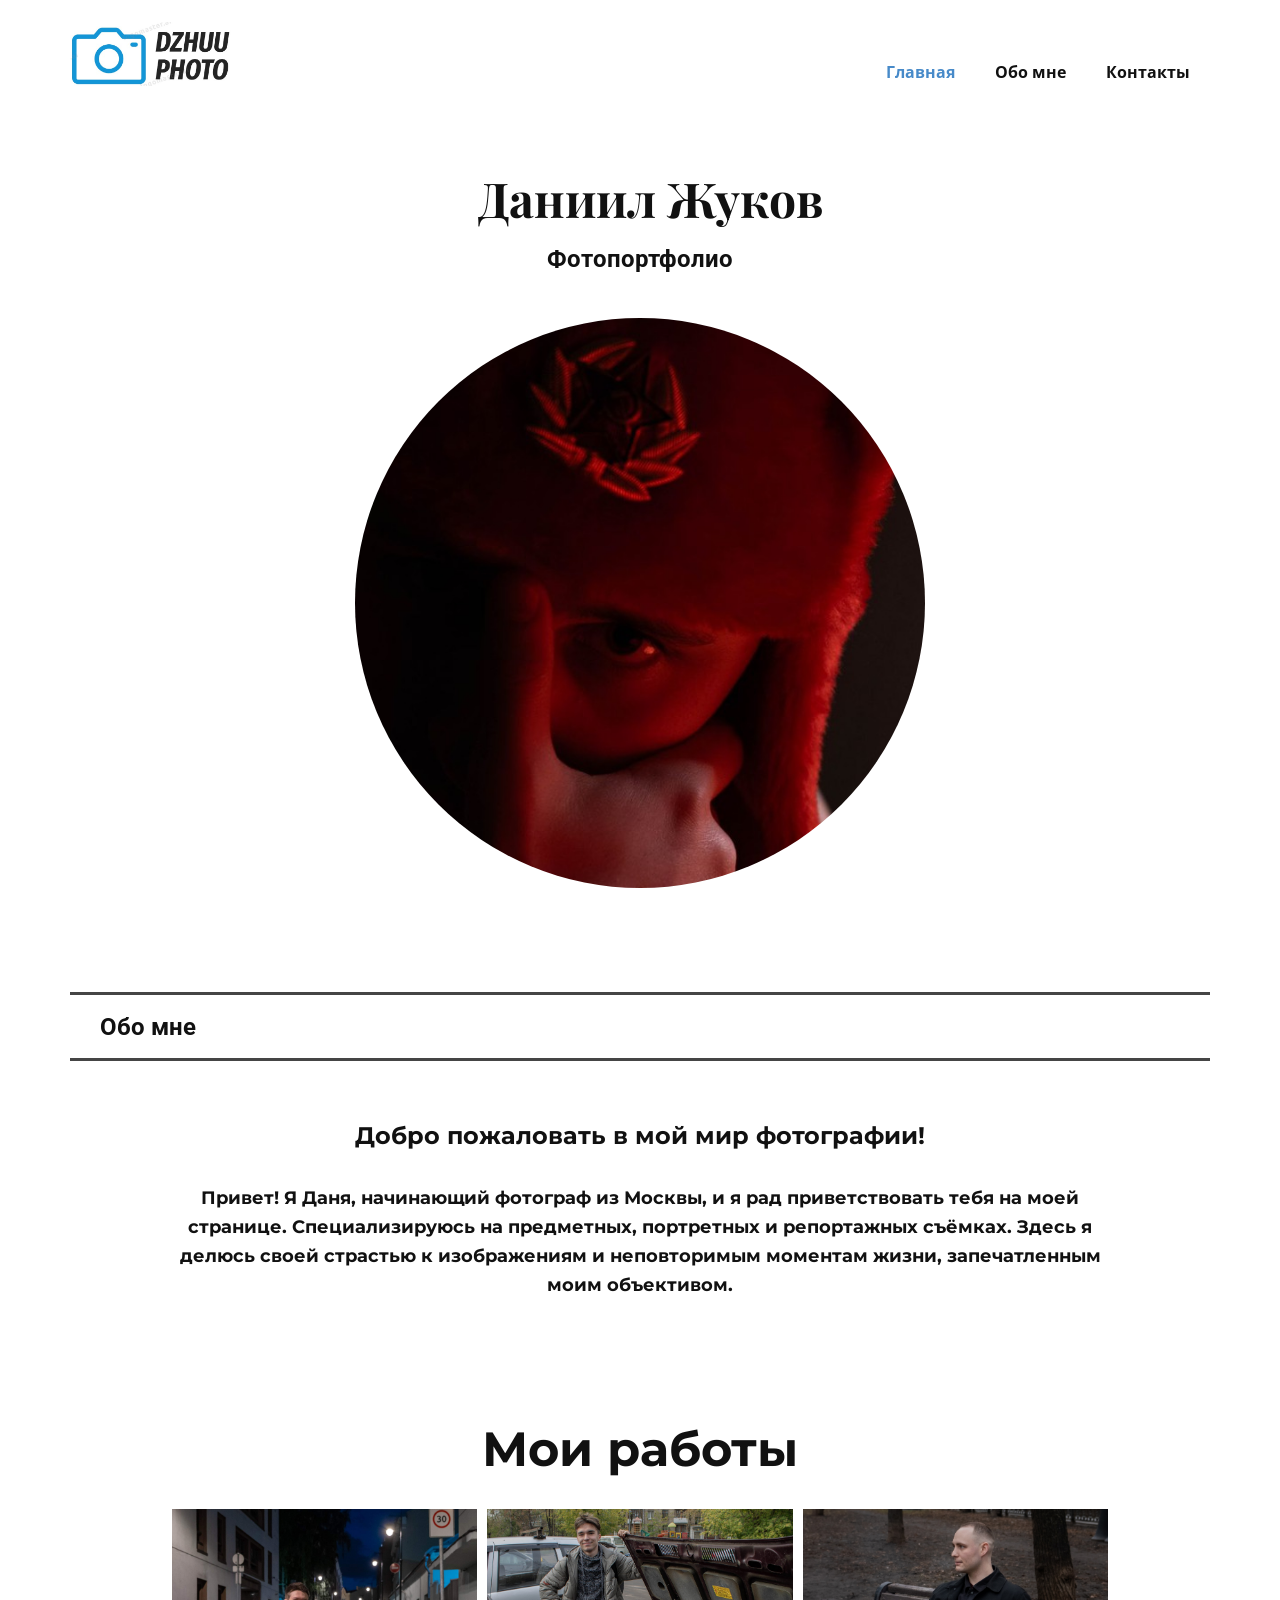
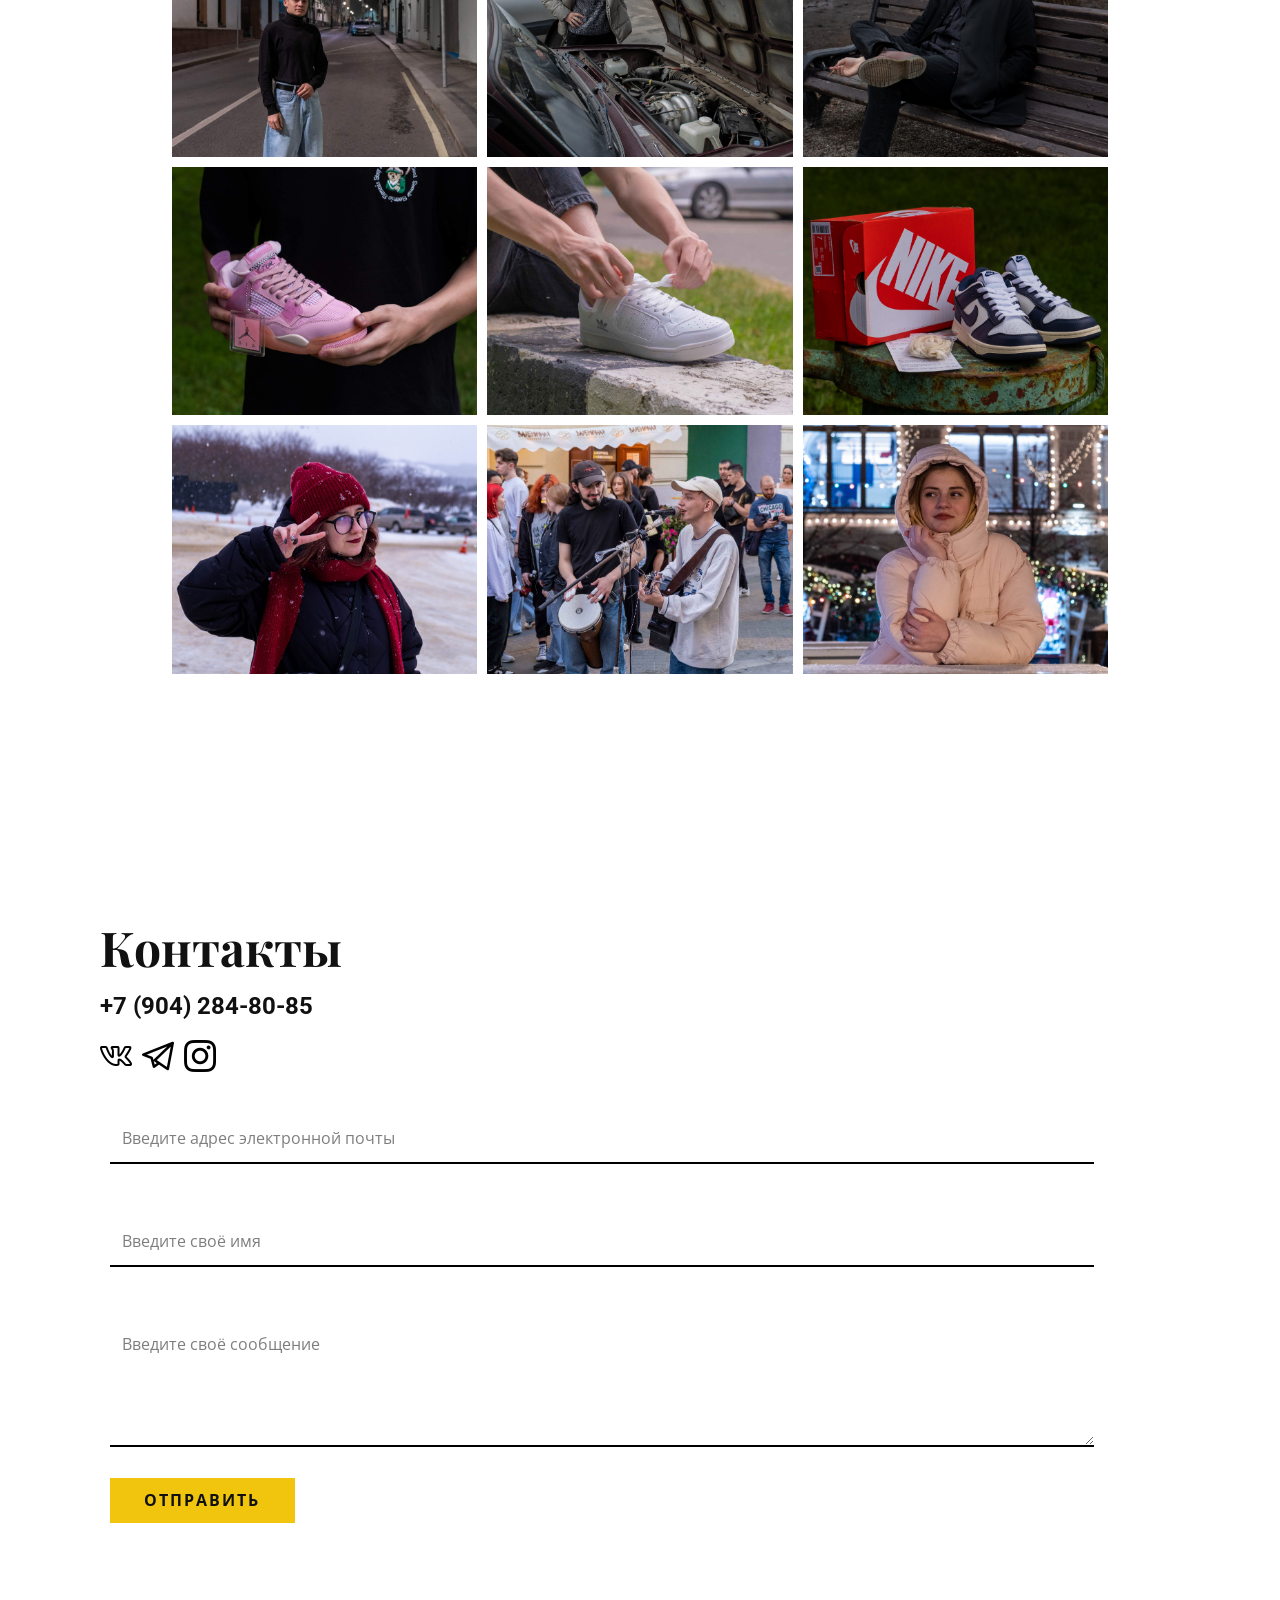
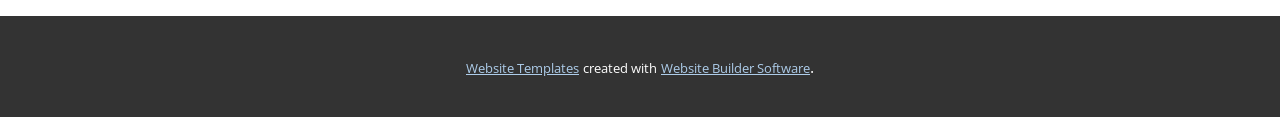
==== index.html @ 71fa7f08 "Add files via upload" ====
<!DOCTYPE html>
<html style="font-size: 16px;" lang="ru"><head>
    <meta name="viewport" content="width=device-width, initial-scale=1.0">
    <meta charset="utf-8">
    <meta name="keywords" content="Даниил Жуков​, ​Добро пожаловать в мой мир фотографии!Привет! Я Даня, начинающий фотограф из Москвы, и я рад приветствовать тебя на моей странице. Специализируюсь на предметных, портретных и репортажных съёмках. Здесь я делюсь своей страстью к изображениям и неповторимым моментам жизни, запечатленным моим объективом.">
    <meta name="description" content="">
    <title>Главная</title>
    <link rel="stylesheet" href="nicepage.css" media="screen">
<link rel="stylesheet" href="Главная.css" media="screen">
    <script class="u-script" type="text/javascript" src="jquery.js" defer=""></script>
    <script class="u-script" type="text/javascript" src="nicepage.js" defer=""></script>
    <meta name="generator" content="Nicepage 6.7.6, nicepage.com">
    <meta name="referrer" content="origin">
    <link id="u-theme-google-font" rel="stylesheet" href="https://fonts.googleapis.com/css?family=Roboto:100,100i,300,300i,400,400i,500,500i,700,700i,900,900i|Open+Sans:300,300i,400,400i,500,500i,600,600i,700,700i,800,800i">
    <link id="u-page-google-font" rel="stylesheet" href="https://fonts.googleapis.com/css?family=Playfair+Display:400,400i,500,500i,600,600i,700,700i,800,800i,900,900i|Montserrat:100,100i,200,200i,300,300i,400,400i,500,500i,600,600i,700,700i,800,800i,900,900i">
    
    
    
    
    
    
    <script type="application/ld+json">{
		"@context": "http://schema.org",
		"@type": "Organization",
		"name": "",
		"logo": "images/2024-04-02234435.jpg"
}</script>
    <meta name="theme-color" content="#478ac9">
    <meta property="og:title" content="Главная">
    <meta property="og:type" content="website">
  <meta data-intl-tel-input-cdn-path="intlTelInput/"></head>
  <body data-home-page="Главная.html" data-home-page-title="Главная" data-path-to-root="./" data-include-products="false" class="u-body u-xl-mode" data-lang="ru"><header class="u-clearfix u-header u-header" id="sec-635e"><div class="u-clearfix u-sheet u-valign-middle u-sheet-1">
        <a href="https://nicepage.com" class="u-image u-logo u-image-1" data-image-width="592" data-image-height="235">
          <img src="images/2024-04-02234435.jpg" class="u-logo-image u-logo-image-1">
        </a>
        <nav class="u-menu u-menu-one-level u-offcanvas u-menu-1">
          <div class="menu-collapse" style="font-size: 1rem; letter-spacing: 0px; font-weight: 700;">
            <a class="u-button-style u-custom-left-right-menu-spacing u-custom-padding-bottom u-custom-top-bottom-menu-spacing u-nav-link u-text-active-palette-1-base u-text-hover-palette-2-base" href="#">
              <svg class="u-svg-link" viewBox="0 0 24 24"><use xmlns:xlink="http://www.w3.org/1999/xlink" xlink:href="#menu-hamburger"></use></svg>
              <svg class="u-svg-content" version="1.1" id="menu-hamburger" viewBox="0 0 16 16" x="0px" y="0px" xmlns:xlink="http://www.w3.org/1999/xlink" xmlns="http://www.w3.org/2000/svg"><g><rect y="1" width="16" height="2"></rect><rect y="7" width="16" height="2"></rect><rect y="13" width="16" height="2"></rect>
</g></svg>
            </a>
          </div>
          <div class="u-custom-menu u-nav-container">
            <ul class="u-nav u-unstyled u-nav-1"><li class="u-nav-item"><a class="u-button-style u-nav-link u-text-active-palette-1-base u-text-hover-palette-2-base" href="Главная.html" style="padding: 10px 20px;">Главная</a>
</li><li class="u-nav-item"><a class="u-button-style u-nav-link u-text-active-palette-1-base u-text-hover-palette-2-base" href="Обо-мне.html" style="padding: 10px 20px;">Обо мне</a>
</li><li class="u-nav-item"><a class="u-button-style u-nav-link u-text-active-palette-1-base u-text-hover-palette-2-base" href="Контакты.html" style="padding: 10px 20px;">Контакты</a>
</li></ul>
          </div>
          <div class="u-custom-menu u-nav-container-collapse">
            <div class="u-black u-container-style u-inner-container-layout u-opacity u-opacity-95 u-sidenav">
              <div class="u-inner-container-layout u-sidenav-overflow">
                <div class="u-menu-close"></div>
                <ul class="u-align-center u-nav u-popupmenu-items u-unstyled u-nav-2"><li class="u-nav-item"><a class="u-button-style u-nav-link" href="Главная.html">Главная</a>
</li><li class="u-nav-item"><a class="u-button-style u-nav-link" href="Обо-мне.html">Обо мне</a>
</li><li class="u-nav-item"><a class="u-button-style u-nav-link" href="Контакты.html">Контакты</a>
</li></ul>
              </div>
            </div>
            <div class="u-black u-menu-overlay u-opacity u-opacity-70"></div>
          </div>
        </nav>
      </div></header>
    <section class="u-align-center u-clearfix u-section-1" id="carousel_c3a3">
      <div class="u-clearfix u-sheet u-valign-middle u-sheet-1">
        <h2 class="u-custom-font u-font-playfair-display u-text u-text-1">&nbsp; Даниил Жуков </h2>
        <h4 class="u-text u-text-2">Фотопортфолио </h4>
        <div alt="" class="u-image u-image-circle u-image-1" data-image-width="640" data-image-height="640"></div>
      </div>
    </section>
    <section class="u-align-center u-clearfix u-section-2" id="carousel_6acb">
      <div class="u-clearfix u-sheet u-sheet-1">
        <div class="data-layout-selected u-clearfix u-expanded-width u-layout-wrap u-layout-wrap-1">
          <div class="u-layout">
            <div class="u-layout-row">
              <div class="u-container-style u-layout-cell u-shape-rectangle u-size-60 u-layout-cell-1">
                <div class="u-container-layout u-valign-top u-container-layout-1">
                  <h5 class="u-text u-text-default u-text-1">Обо мне<br>
                  </h5>
                  <div class="u-border-3 u-border-grey-dark-1 u-expanded-width u-line u-line-horizontal u-line-1"></div>
                </div>
              </div>
            </div>
          </div>
        </div>
        <div class="u-border-3 u-border-grey-dark-1 u-expanded-width u-line u-line-horizontal u-line-2"></div>
        <h2 class="u-custom-font u-font-montserrat u-text u-text-2">
          <span style="font-size: 1.5rem;">Добро пожаловать в мой мир фотографии!<br>
          </span>
          <br>Привет! Я Даня, начинающий фотограф из Москвы, и я рад приветствовать тебя на моей странице. Специализируюсь на предметных, портретных и репортажных съёмках. Здесь я делюсь своей страстью к изображениям и неповторимым моментам жизни, запечатленным моим объективом.
        </h2>
      </div>
    </section>
    <section class="u-align-center u-clearfix u-section-3" id="carousel_bce5">
      <div class="u-clearfix u-sheet u-sheet-1">
        <h3 class="u-custom-font u-font-montserrat u-text u-text-1">Мои работы </h3>
        <div class="u-gallery u-layout-grid u-lightbox u-show-text-on-hover u-gallery-1">
          <div class="u-gallery-inner u-gallery-inner-1">
            <div class="u-effect-fade u-gallery-item">
              <div class="u-back-slide u-back-slide-1">
                <img class="u-back-image u-expanded u-back-image-1" src="images/DSCF0863_11zon.jpg">
              </div>
              <div class="u-over-slide u-shading u-over-slide-1"></div>
            </div>
            <div class="u-effect-fade u-gallery-item">
              <div class="u-back-slide u-back-slide-2">
                <img class="u-back-image u-expanded u-back-image-2" src="images/IMG_9691.jpg">
              </div>
              <div class="u-over-slide u-shading u-over-slide-2"></div>
            </div>
            <div class="u-effect-fade u-gallery-item">
              <div class="u-back-slide u-back-slide-3">
                <img class="u-back-image u-expanded u-back-image-3" src="images/IMG_20240403_001235.jpg">
              </div>
              <div class="u-over-slide u-shading u-over-slide-3"></div>
            </div>
            <div class="u-effect-fade u-gallery-item">
              <div class="u-back-slide u-back-slide-4">
                <img class="u-back-image u-expanded u-back-image-4" src="images/DSCF1659_11zon.jpg">
              </div>
              <div class="u-over-slide u-shading u-over-slide-4"></div>
            </div>
            <div class="u-effect-fade u-gallery-item">
              <div class="u-back-slide u-back-slide-5">
                <img class="u-back-image u-expanded u-back-image-5" src="images/DSCF1604_11zon.jpg">
              </div>
              <div class="u-over-slide u-shading u-over-slide-5"></div>
            </div>
            <div class="u-effect-fade u-gallery-item">
              <div class="u-back-slide u-back-slide-6">
                <img class="u-back-image u-expanded u-back-image-6" src="images/DSCF1672_11zon.jpg">
              </div>
              <div class="u-over-slide u-shading u-over-slide-6"></div>
            </div>
            <div class="u-effect-fade u-gallery-item">
              <div class="u-back-slide u-back-slide-7">
                <img class="u-back-image u-expanded u-back-image-7" src="images/DSCF9001.jpg">
              </div>
              <div class="u-over-slide u-shading u-over-slide-7"></div>
            </div>
            <div class="u-effect-fade u-gallery-item">
              <div class="u-back-slide u-back-slide-8">
                <img class="u-back-image u-expanded u-back-image-8" src="images/DSCF1800_11zon.jpg">
              </div>
              <div class="u-over-slide u-shading u-over-slide-8"></div>
            </div>
            <div class="u-effect-fade u-gallery-item">
              <div class="u-back-slide u-back-slide-9">
                <img class="u-back-image u-expanded u-back-image-9" src="images/DSCF8954.jpg">
              </div>
              <div class="u-over-slide u-shading u-over-slide-9"></div>
            </div>
          </div>
        </div>
      </div>
    </section>
    <section class="u-clearfix u-section-4" id="carousel_bf47">
      <div class="u-clearfix u-sheet u-sheet-1">
        <div class="data-layout-selected u-clearfix u-expanded-width u-layout-wrap u-layout-wrap-1">
          <div class="u-layout">
            <div class="u-layout-row">
              <div class="u-container-style u-layout-cell u-left-cell u-size-60 u-layout-cell-1">
                <div class="u-container-layout u-container-layout-1">
                  <h3 class="u-custom-font u-font-playfair-display u-text u-text-1">Контакты </h3>
                  <h5 class="u-text u-text-2">+7 (904) 284-80-85<br>
                  </h5>
                  <div class="u-social-icons u-spacing-10 u-social-icons-1">
                    <a class="u-social-url" title="Вконтакте" target="_blank" href="https://vk.com/danilzhuu"><span class="u-file-icon u-icon u-social-facebook u-social-icon u-icon-1"><img src="images/2111828.png" alt=""></span>
                    </a>
                    <a class="u-social-url" title="Telegram" target="_blank" href="t.me/danilzhuu"><span class="u-file-icon u-icon u-social-icon u-social-twitter u-icon-2"><img src="images/87413.png" alt=""></span>
                    </a>
                    <a class="u-social-url" title="instagram" target="_blank" href="https://www.instagram.com/dzhuu_ph"><span class="u-file-icon u-icon u-social-icon u-social-instagram u-icon-3"><img src="images/1384031.png" alt=""></span>
                    </a>
                  </div>
                  <div class="u-form u-form-1">
                    <form action="https://forms.nicepagesrv.com/v2/form/process" class="u-clearfix u-form-spacing-30 u-form-vertical u-inner-form" style="padding: 10px" source="email" name="form">
                      <div class="u-form-email u-form-group u-form-partition-factor-2 u-form-group-1">
                        <label for="email-319a" class="u-label u-text-body-alt-color u-label-1">Email</label>
                        <input type="email" placeholder="Введите адрес электронной почты" id="email-319a" name="email" class="u-border-2 u-border-black u-border-no-left u-border-no-right u-border-no-top u-input u-input-rectangle" required="">
                      </div>
                      <div class="u-form-group u-form-name u-form-partition-factor-2 u-form-group-2">
                        <label for="name-319a" class="u-label u-text-body-alt-color u-label-2">Name</label>
                        <input type="text" placeholder="Введите своё имя" id="name-319a" name="name" class="u-border-2 u-border-black u-border-no-left u-border-no-right u-border-no-top u-input u-input-rectangle" required="">
                      </div>
                      <div class="u-form-group u-form-message u-form-group-3">
                        <label for="message-319a" class="u-label u-text-body-alt-color u-label-3">Message</label>
                        <textarea placeholder="Введите своё сообщение" rows="4" cols="50" id="message-319a" name="message" class="u-border-2 u-border-black u-border-no-left u-border-no-right u-border-no-top u-input u-input-rectangle" required=""></textarea>
                      </div>
                      <div class="u-align-left u-form-group u-form-submit u-form-group-4">
                        <a href="#" class="u-btn u-btn-submit u-button-style u-palette-3-base u-btn-1">Отправить </a>
                        <input type="submit" value="submit" class="u-form-control-hidden">
                      </div>
                      <div class="u-form-send-message u-form-send-success"> Thank you! Your message has been sent. </div>
                      <div class="u-form-send-error u-form-send-message"> Unable to send your message. Please fix errors then try again. </div>
                      <input type="hidden" value="" name="recaptchaResponse">
                      <input type="hidden" name="formServices" value="ee36b013-bbe3-04a9-a1ce-b9edbb7ffe36">
                    </form>
                  </div>
                </div>
              </div>
            </div>
          </div>
        </div>
      </div>
    </section>
    
    
    
    
    <section class="u-backlink u-clearfix u-grey-80">
      <a class="u-link" href="https://nicepage.com/website-templates" target="_blank">
        <span>Website Templates</span>
      </a>
      <p class="u-text">
        <span>created with</span>
      </p>
      <a class="u-link" href="" target="_blank">
        <span>Website Builder Software</span>
      </a>. 
    </section>
  
</body></html>
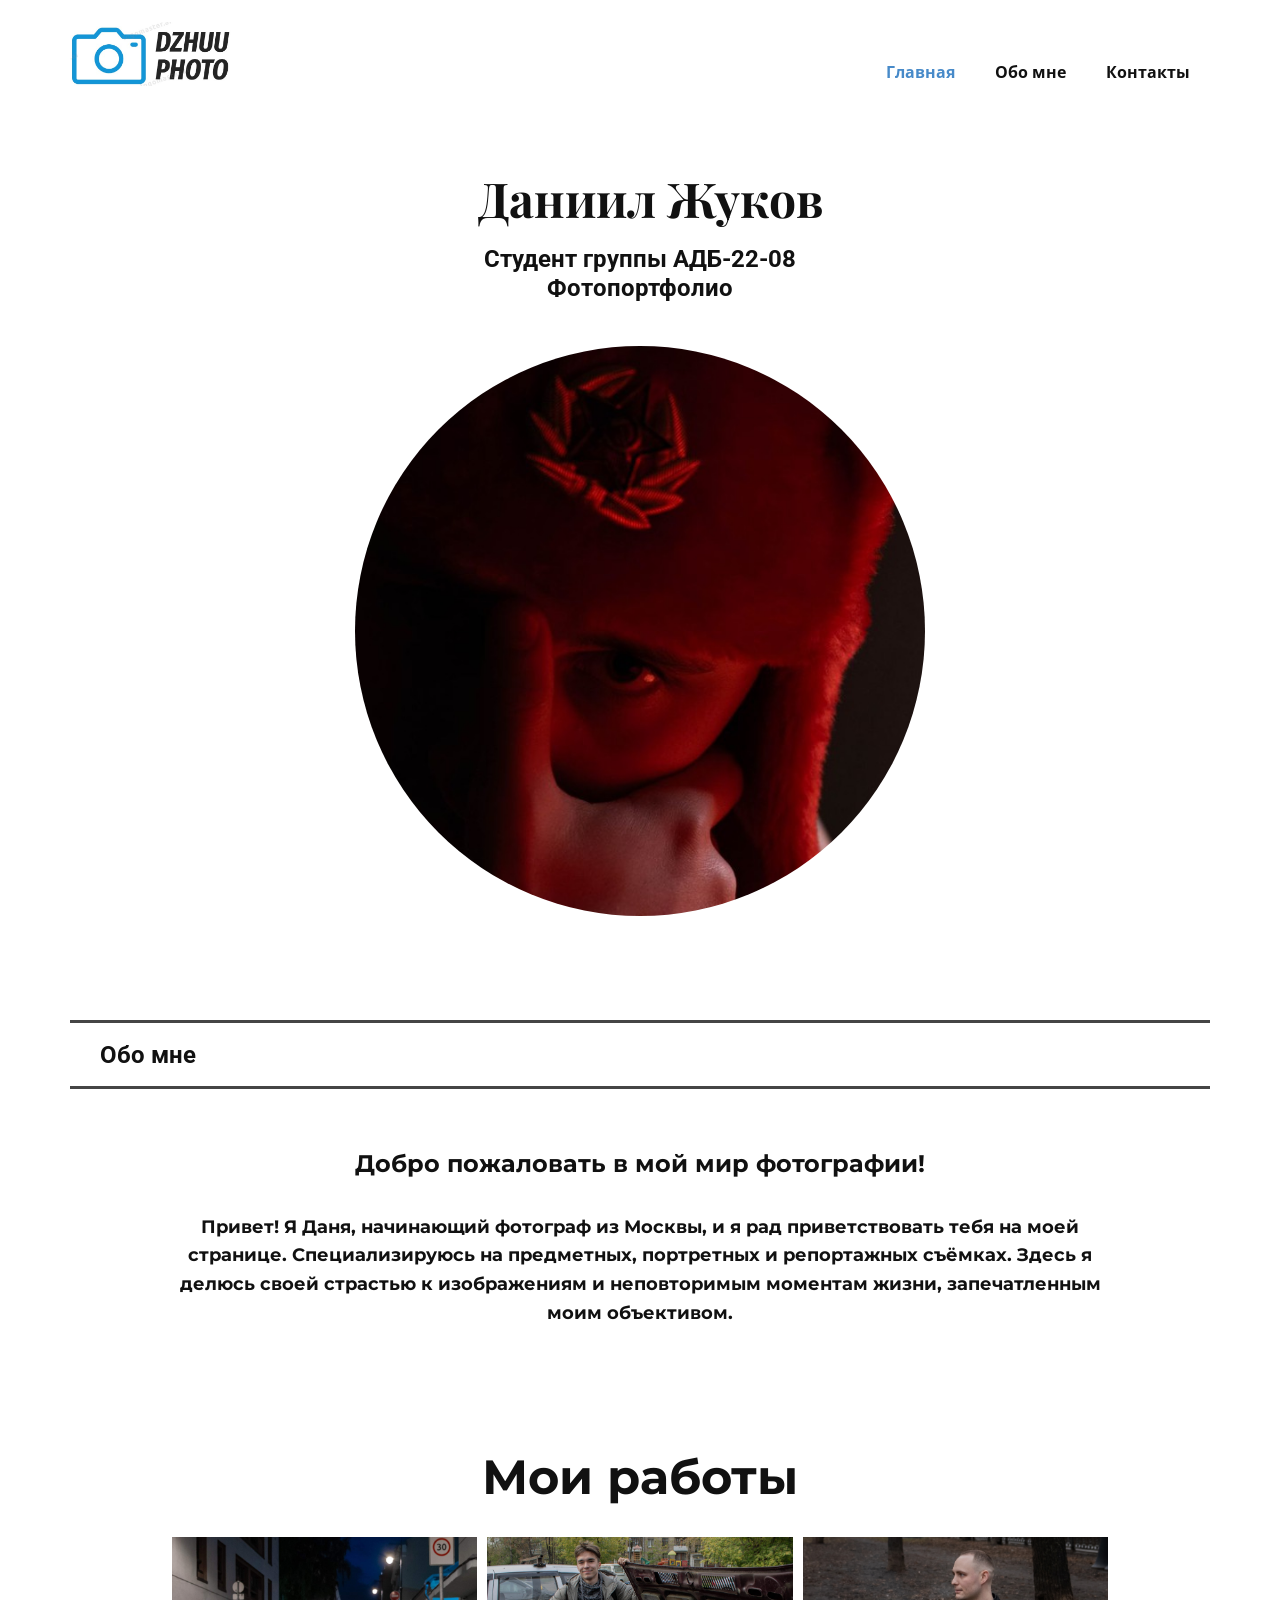
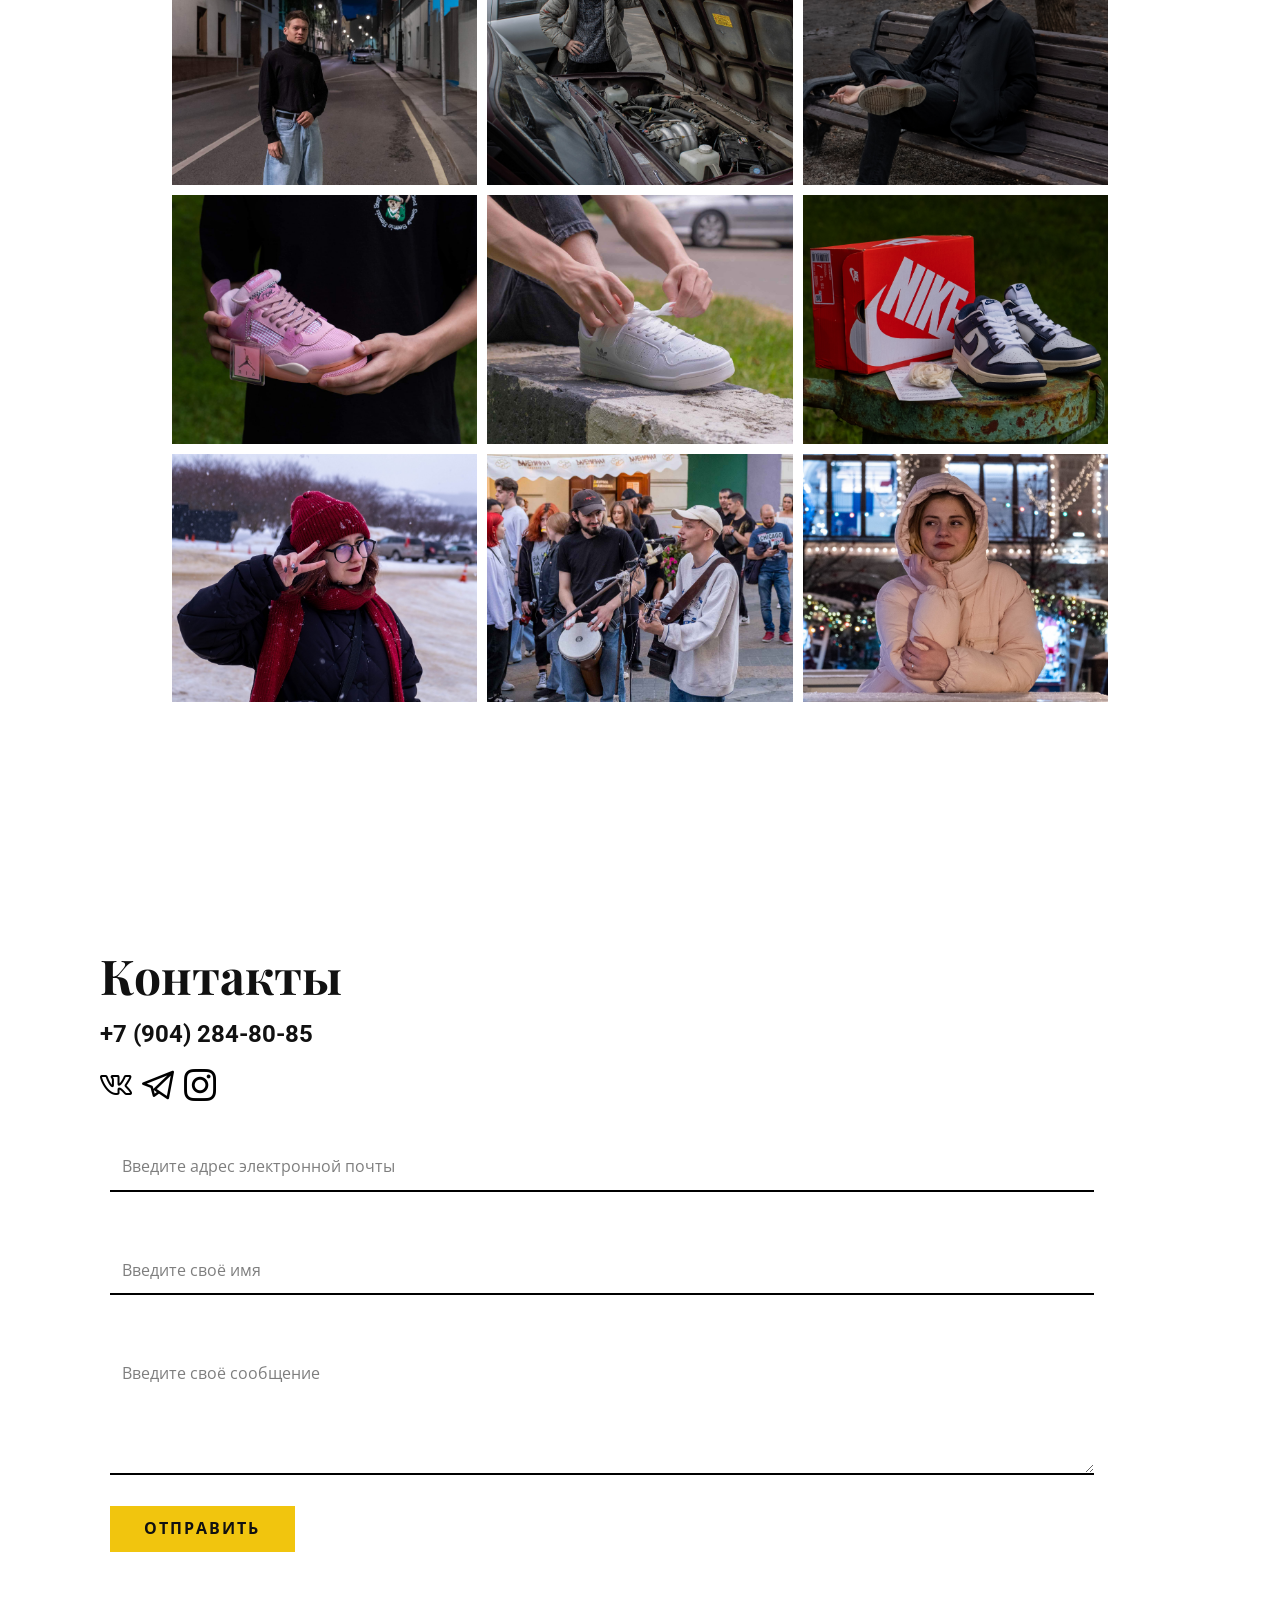
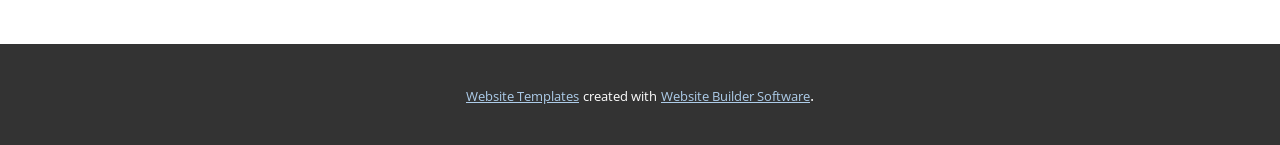
==== commit d8887250: "Add files via upload" ====
--- a/index.html
+++ b/index.html
@@ -64,7 +64,8 @@
     <section class="u-align-center u-clearfix u-section-1" id="carousel_c3a3">
       <div class="u-clearfix u-sheet u-valign-middle u-sheet-1">
         <h2 class="u-custom-font u-font-playfair-display u-text u-text-1">&nbsp; Даниил Жуков </h2>
-        <h4 class="u-text u-text-2">Фотопортфолио </h4>
+        <h4 class="u-text u-text-2">Студент группы АДБ-22-08<br>Фотопортфолио 
+        </h4>
         <div alt="" class="u-image u-image-circle u-image-1" data-image-width="640" data-image-height="640"></div>
       </div>
     </section>
@@ -167,7 +168,7 @@
                   <div class="u-social-icons u-spacing-10 u-social-icons-1">
                     <a class="u-social-url" title="Вконтакте" target="_blank" href="https://vk.com/danilzhuu"><span class="u-file-icon u-icon u-social-facebook u-social-icon u-icon-1"><img src="images/2111828.png" alt=""></span>
                     </a>
-                    <a class="u-social-url" title="Telegram" target="_blank" href="t.me/danilzhuu"><span class="u-file-icon u-icon u-social-icon u-social-twitter u-icon-2"><img src="images/87413.png" alt=""></span>
+                    <a class="u-social-url" title="Telegram" target="_blank" href="https://t.me/danilzhuu"><span class="u-file-icon u-icon u-social-icon u-social-twitter u-icon-2"><img src="images/87413.png" alt=""></span>
                     </a>
                     <a class="u-social-url" title="instagram" target="_blank" href="https://www.instagram.com/dzhuu_ph"><span class="u-file-icon u-icon u-social-icon u-social-instagram u-icon-3"><img src="images/1384031.png" alt=""></span>
                     </a>
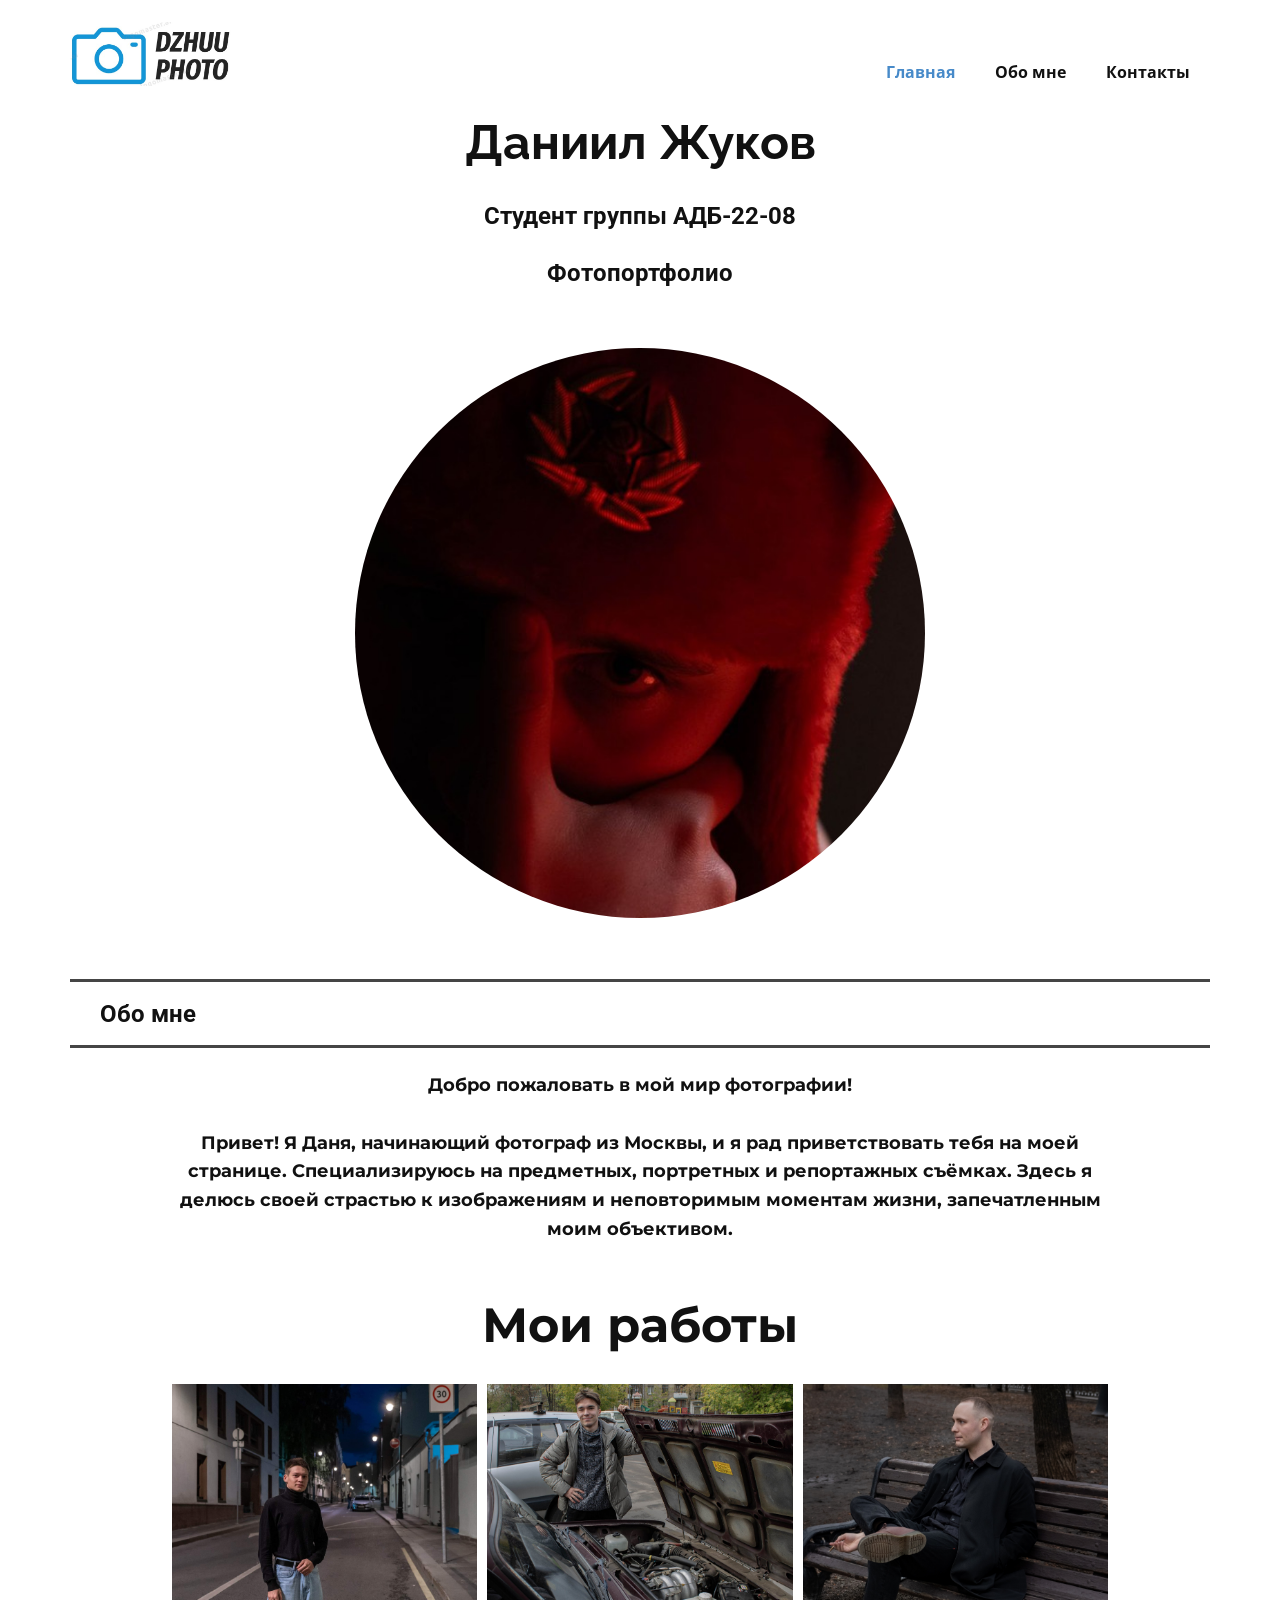
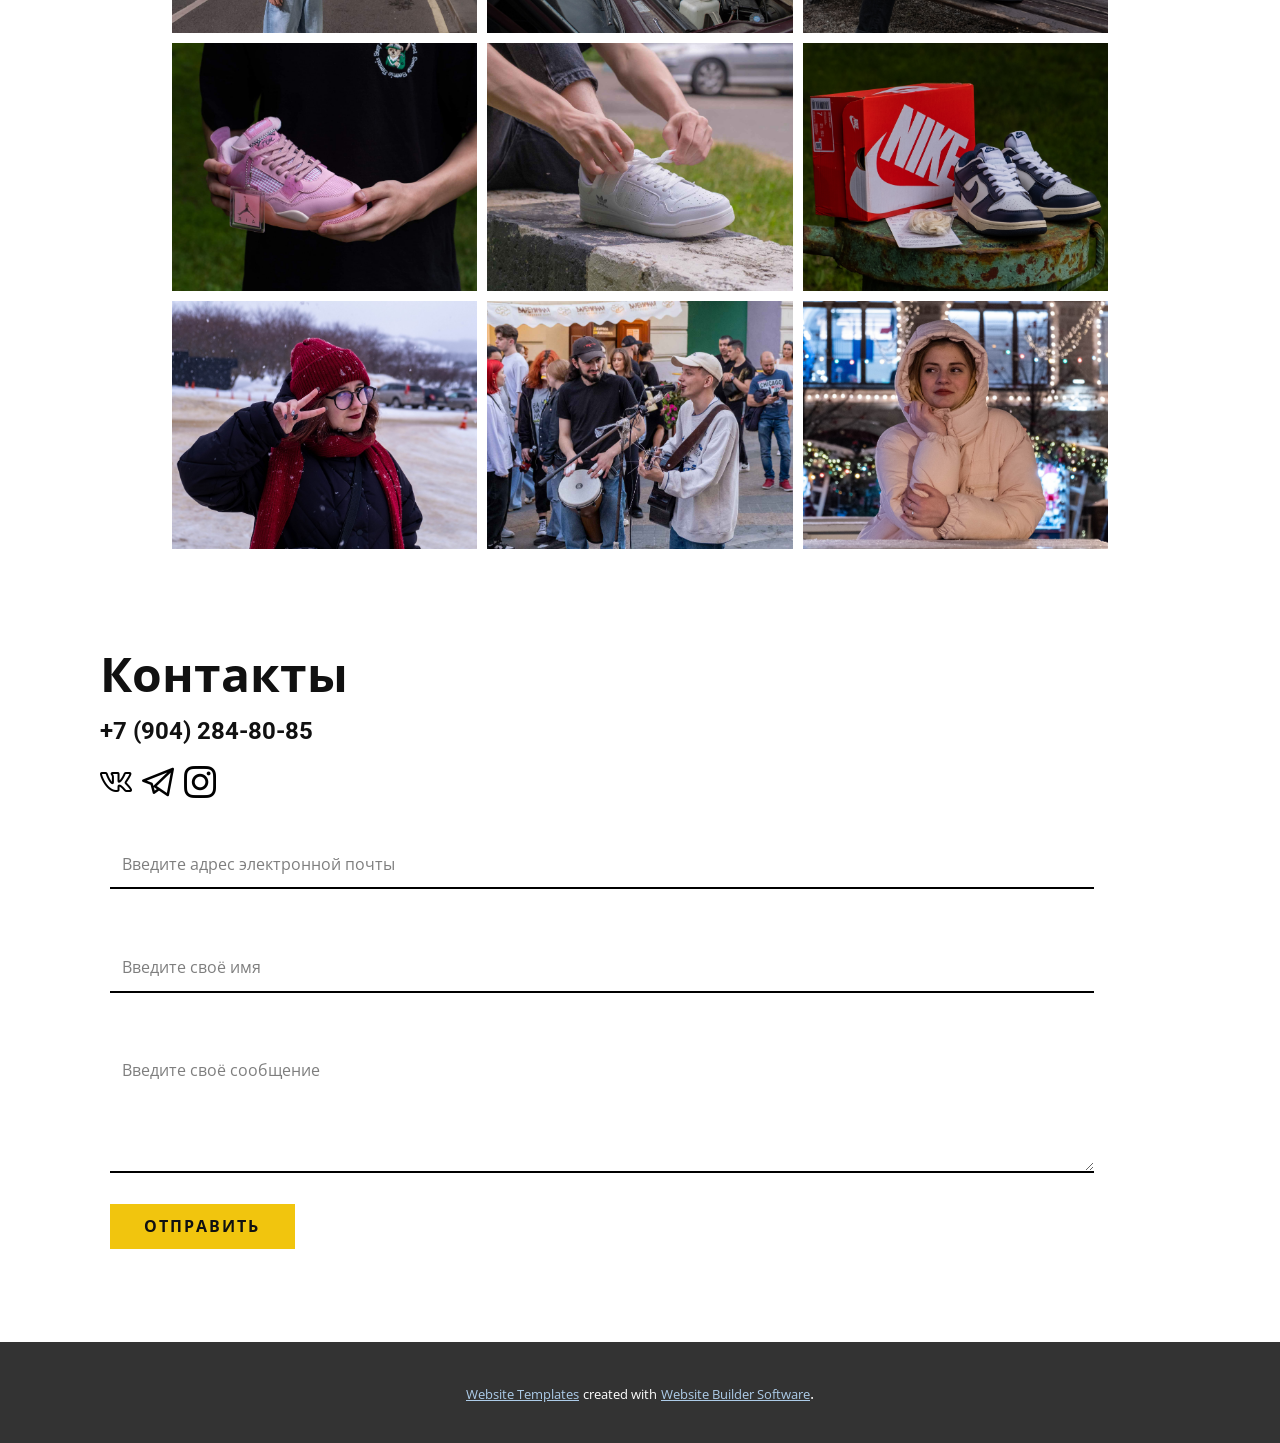
==== commit 746930b8: "Add files via upload" ====
--- a/index.html
+++ b/index.html
@@ -12,7 +12,7 @@
     <meta name="generator" content="Nicepage 6.7.6, nicepage.com">
     <meta name="referrer" content="origin">
     <link id="u-theme-google-font" rel="stylesheet" href="https://fonts.googleapis.com/css?family=Roboto:100,100i,300,300i,400,400i,500,500i,700,700i,900,900i|Open+Sans:300,300i,400,400i,500,500i,600,600i,700,700i,800,800i">
-    <link id="u-page-google-font" rel="stylesheet" href="https://fonts.googleapis.com/css?family=Playfair+Display:400,400i,500,500i,600,600i,700,700i,800,800i,900,900i|Montserrat:100,100i,200,200i,300,300i,400,400i,500,500i,600,600i,700,700i,800,800i,900,900i">
+    <link id="u-page-google-font" rel="stylesheet" href="https://fonts.googleapis.com/css?family=Raleway:100,100i,200,200i,300,300i,400,400i,500,500i,600,600i,700,700i,800,800i,900,900i|Montserrat:100,100i,200,200i,300,300i,400,400i,500,500i,600,600i,700,700i,800,800i,900,900i|Open+Sans:300,300i,400,400i,500,500i,600,600i,700,700i,800,800i">
     
     
     
@@ -62,15 +62,18 @@
         </nav>
       </div></header>
     <section class="u-align-center u-clearfix u-section-1" id="carousel_c3a3">
-      <div class="u-clearfix u-sheet u-valign-middle u-sheet-1">
-        <h2 class="u-custom-font u-font-playfair-display u-text u-text-1">&nbsp; Даниил Жуков </h2>
-        <h4 class="u-text u-text-2">Студент группы АДБ-22-08<br>Фотопортфолио 
+      <div class="u-clearfix u-sheet u-sheet-1">
+        <h2 class="u-align-center-xs u-custom-font u-font-raleway u-text u-text-1">Даниил Жуков </h2>
+        <h4 class="u-text u-text-2">
+          <br>Студент группы АДБ-22-08<br>
+          <br>Фотопортфолио 
         </h4>
         <div alt="" class="u-image u-image-circle u-image-1" data-image-width="640" data-image-height="640"></div>
       </div>
     </section>
     <section class="u-align-center u-clearfix u-section-2" id="carousel_6acb">
       <div class="u-clearfix u-sheet u-sheet-1">
+        <div class="u-border-3 u-border-grey-dark-1 u-expanded-width u-line u-line-horizontal u-line-1"></div>
         <div class="data-layout-selected u-clearfix u-expanded-width u-layout-wrap u-layout-wrap-1">
           <div class="u-layout">
             <div class="u-layout-row">
@@ -78,22 +81,19 @@
                 <div class="u-container-layout u-valign-top u-container-layout-1">
                   <h5 class="u-text u-text-default u-text-1">Обо мне<br>
                   </h5>
-                  <div class="u-border-3 u-border-grey-dark-1 u-expanded-width u-line u-line-horizontal u-line-1"></div>
+                  <div class="u-border-3 u-border-grey-dark-1 u-expanded-width u-line u-line-horizontal u-line-2"></div>
                 </div>
               </div>
             </div>
           </div>
         </div>
-        <div class="u-border-3 u-border-grey-dark-1 u-expanded-width u-line u-line-horizontal u-line-2"></div>
-        <h2 class="u-custom-font u-font-montserrat u-text u-text-2">
-          <span style="font-size: 1.5rem;">Добро пожаловать в мой мир фотографии!<br>
-          </span>
+        <h2 class="u-align-center-xs u-custom-font u-font-montserrat u-text u-text-2"> Добро пожаловать в мой мир фотографии!<br>
           <br>Привет! Я Даня, начинающий фотограф из Москвы, и я рад приветствовать тебя на моей странице. Специализируюсь на предметных, портретных и репортажных съёмках. Здесь я делюсь своей страстью к изображениям и неповторимым моментам жизни, запечатленным моим объективом.
         </h2>
       </div>
     </section>
     <section class="u-align-center u-clearfix u-section-3" id="carousel_bce5">
-      <div class="u-clearfix u-sheet u-sheet-1">
+      <div class="u-clearfix u-sheet u-valign-middle-lg u-valign-middle-md u-valign-middle-sm u-valign-middle-xs u-sheet-1">
         <h3 class="u-custom-font u-font-montserrat u-text u-text-1">Мои работы </h3>
         <div class="u-gallery u-layout-grid u-lightbox u-show-text-on-hover u-gallery-1">
           <div class="u-gallery-inner u-gallery-inner-1">
@@ -156,13 +156,13 @@
       </div>
     </section>
     <section class="u-clearfix u-section-4" id="carousel_bf47">
-      <div class="u-clearfix u-sheet u-sheet-1">
+      <div class="u-clearfix u-sheet u-valign-middle-xs u-sheet-1">
         <div class="data-layout-selected u-clearfix u-expanded-width u-layout-wrap u-layout-wrap-1">
           <div class="u-layout">
             <div class="u-layout-row">
               <div class="u-container-style u-layout-cell u-left-cell u-size-60 u-layout-cell-1">
                 <div class="u-container-layout u-container-layout-1">
-                  <h3 class="u-custom-font u-font-playfair-display u-text u-text-1">Контакты </h3>
+                  <h3 class="u-custom-font u-font-open-sans u-text u-text-1">Контакты </h3>
                   <h5 class="u-text u-text-2">+7 (904) 284-80-85<br>
                   </h5>
                   <div class="u-social-icons u-spacing-10 u-social-icons-1">
@@ -173,7 +173,7 @@
                     <a class="u-social-url" title="instagram" target="_blank" href="https://www.instagram.com/dzhuu_ph"><span class="u-file-icon u-icon u-social-icon u-social-instagram u-icon-3"><img src="images/1384031.png" alt=""></span>
                     </a>
                   </div>
-                  <div class="u-form u-form-1">
+                  <div class="u-expanded-width-sm u-expanded-width-xs u-form u-form-1">
                     <form action="https://forms.nicepagesrv.com/v2/form/process" class="u-clearfix u-form-spacing-30 u-form-vertical u-inner-form" style="padding: 10px" source="email" name="form">
                       <div class="u-form-email u-form-group u-form-partition-factor-2 u-form-group-1">
                         <label for="email-319a" class="u-label u-text-body-alt-color u-label-1">Email</label>
--- a/nicepage.css
+++ b/nicepage.css
@@ -42586,6 +42586,7 @@
 .u-header .u-nav-1 {
   font-size: 1rem;
   font-weight: 700;
+  letter-spacing: normal;
 }
 
 .u-header .u-nav-2 {
@@ -42598,10 +42599,6 @@
 
   .u-header .u-menu-1 {
     width: auto;
-  }
-
-  .u-header .u-nav-1 {
-    letter-spacing: normal;
   }
 }
 
--- a/Главная.css
+++ b/Главная.css
@@ -1,19 +1,19 @@
 .u-section-1 .u-sheet-1 {
-  min-height: 836px;
+  min-height: 865px;
 }
 
 .u-section-1 .u-text-1 {
   letter-spacing: 0px;
   font-size: 3rem;
   font-weight: 700;
-  margin: 60px 0 0;
+  margin: 4px 0 0;
 }
 
 .u-section-1 .u-text-2 {
   letter-spacing: 0px;
   font-weight: 700;
   text-transform: none;
-  margin: 20px 0 0;
+  margin: 4px 0 0;
 }
 
 .u-section-1 .u-image-1 {
@@ -21,7 +21,7 @@
   height: 570px;
   background-image: url("images/photo_2024-01-12_01-26-54.jpg");
   background-position: 50% 50%;
-  margin: 44px auto 60px 285px;
+  margin: 60px auto 60px 285px;
 }
 
 @media (max-width: 1199px) {
@@ -48,7 +48,7 @@
 
 @media (max-width: 767px) {
   .u-section-1 .u-sheet-1 {
-    min-height: 806px;
+    min-height: 869px;
   }
 
   .u-section-1 .u-image-1 {
@@ -60,11 +60,14 @@
 
 @media (max-width: 575px) {
   .u-section-1 .u-sheet-1 {
-    min-height: 606px;
+    min-height: 601px;
   }
 
   .u-section-1 .u-text-1 {
-    width: 340px;
+    font-size: 2.25rem;
+    width: auto;
+    margin-left: 0;
+    margin-right: 0;
   }
 
   .u-section-1 .u-image-1 {
@@ -72,11 +75,17 @@
     height: 340px;
   }
 }.u-section-2 .u-sheet-1 {
-  min-height: 407px;
+  min-height: 288px;
+}
+
+.u-section-2 .u-line-1 {
+  margin-top: 1px;
+  margin-bottom: 0;
+  transform-origin: right center 0px;
 }
 
 .u-section-2 .u-layout-wrap-1 {
-  margin-top: 44px;
+  margin-top: -3px;
   margin-bottom: 0;
 }
 
@@ -94,48 +103,44 @@
   margin: 0 auto 0 30px;
 }
 
-.u-section-2 .u-line-1 {
+.u-section-2 .u-line-2 {
   margin-top: 16px;
   margin-bottom: 0;
   transform-origin: right center 0px;
 }
 
-.u-section-2 .u-line-2 {
-  margin-top: -69px;
-  margin-bottom: 0;
-  height: 3px;
-  transform-origin: right center 0px;
-  margin-left: 0;
-}
-
 .u-section-2 .u-text-2 {
   font-size: 1.125rem;
   line-height: 1.6;
   font-weight: 700;
-  margin: 122px 100px 55px;
+  margin: 23px 100px;
 }
 
 @media (max-width: 1199px) {
   .u-section-2 .u-sheet-1 {
-    min-height: 619px;
+    min-height: 300px;
+  }
+
+  .u-section-2 .u-line-1 {
+    margin-top: -1px;
+    height: 3px;
+  }
+
+  .u-section-2 .u-layout-wrap-1 {
+    margin-top: -2px;
   }
 
   .u-section-2 .u-layout-cell-1 {
     min-height: 57px;
   }
 
-  .u-section-2 .u-line-1 {
-    transform-origin: right center;
-  }
-
   .u-section-2 .u-line-2 {
     transform-origin: right center;
-    margin-left: initial;
   }
 
   .u-section-2 .u-text-2 {
-    margin-left: 0;
-    margin-right: 0;
+    width: auto;
+    margin: 30px 0 29px;
   }
 }
 
@@ -144,6 +149,14 @@
     min-height: 493px;
   }
 
+  .u-section-2 .u-line-1 {
+    margin-top: 31px;
+  }
+
+  .u-section-2 .u-layout-wrap-1 {
+    margin-top: 10px;
+  }
+
   .u-section-2 .u-layout-cell-1 {
     min-height: 100px;
   }
@@ -151,16 +164,42 @@
 
 @media (max-width: 767px) {
   .u-section-2 .u-sheet-1 {
-    min-height: 550px;
+    min-height: 352px;
+  }
+
+  .u-section-2 .u-line-1 {
+    margin-top: 1px;
+  }
+
+  .u-section-2 .u-layout-wrap-1 {
+    margin-top: -1px;
+  }
+
+  .u-section-2 .u-layout-cell-1 {
+    min-height: 68px;
+  }
+
+  .u-section-2 .u-text-2 {
+    margin-top: 36px;
+    margin-bottom: 15px;
   }
 }
 
 @media (max-width: 575px) {
+  .u-section-2 .u-sheet-1 {
+    min-height: 498px;
+  }
+
+  .u-section-2 .u-layout-wrap-1 {
+    margin-top: -4px;
+  }
+
   .u-section-2 .u-text-2 {
-    font-size: 2.25rem;
+    margin-top: 40px;
+    margin-bottom: 16px;
   }
 }.u-section-3 .u-sheet-1 {
-  min-height: 1074px;
+  min-height: 948px;
 }
 
 .u-section-3 .u-text-1 {
@@ -168,7 +207,7 @@
   font-size: 3rem;
   text-transform: none;
   font-weight: 700;
-  margin: 66px 0 0;
+  margin: 30px 0 0;
 }
 
 .u-section-3 .u-gallery-1 {
@@ -301,9 +340,19 @@
   padding: 20px;
 }
 
+@media (max-width: 1199px) {
+  .u-section-3 .u-sheet-1 {
+    min-height: 912px;
+  }
+
+  .u-section-3 .u-gallery-1 {
+    margin-bottom: 30px;
+  }
+}
+
 @media (max-width: 991px) {
   .u-section-3 .u-sheet-1 {
-    min-height: 1793px;
+    min-height: 1631px;
   }
 
   .u-section-3 .u-gallery-1 {
@@ -319,7 +368,7 @@
 
 @media (max-width: 767px) {
   .u-section-3 .u-sheet-1 {
-    min-height: 4343px;
+    min-height: 4167px;
   }
 
   .u-section-3 .u-text-1 {
@@ -327,7 +376,7 @@
   }
 
   .u-section-3 .u-gallery-1 {
-    grid-template-columns: repeat(1, auto);
+    grid-template-columns: auto;
     width: 540px;
     height: 4034px;
   }
@@ -339,7 +388,7 @@
 
 @media (max-width: 575px) {
   .u-section-3 .u-sheet-1 {
-    min-height: 2879px;
+    min-height: 2703px;
   }
 
   .u-section-3 .u-text-1 {
@@ -351,11 +400,11 @@
     height: 2570px;
   }
 }.u-section-4 .u-sheet-1 {
-  min-height: 786px;
+  min-height: 727px;
 }
 
 .u-section-4 .u-layout-wrap-1 {
-  margin-top: 60px;
+  margin-top: 0;
   margin-bottom: 36px;
 }
 
@@ -446,11 +495,11 @@
 
 @media (max-width: 1199px) {
   .u-section-4 .u-sheet-1 {
-    min-height: 72px;
+    min-height: 726px;
   }
 
   .u-section-4 .u-layout-cell-1 {
-    min-height: 570px;
+    min-height: 690px;
   }
 
   .u-section-4 .u-form-1 {
@@ -459,18 +508,73 @@
 }
 
 @media (max-width: 991px) {
+  .u-section-4 .u-sheet-1 {
+    min-height: 136px;
+  }
+}
+
+@media (max-width: 767px) {
+  .u-section-4 .u-sheet-1 {
+    min-height: 658px;
+  }
+
+  .u-section-4 .u-layout-wrap-1 {
+    margin-bottom: -44px;
+  }
+
+  .u-section-4 .u-layout-cell-1 {
+    min-height: 702px;
+  }
+
+  .u-section-4 .u-container-layout-1 {
+    padding-left: 0;
+    padding-right: 0;
+    padding-bottom: 30px;
+  }
+
+  .u-section-4 .u-text-1 {
+    font-size: 2.25rem;
+    margin-left: 10px;
+    margin-right: 10px;
+  }
+
+  .u-section-4 .u-text-2 {
+    margin-left: 10px;
+    margin-right: 10px;
+  }
+
+  .u-section-4 .u-social-icons-1 {
+    margin-right: 404px;
+    margin-left: 10px;
+  }
+
+  .u-section-4 .u-form-1 {
+    margin-right: initial;
+    margin-left: initial;
+  }
+}
+
+@media (max-width: 575px) {
+  .u-section-4 .u-sheet-1 {
+    min-height: 662px;
+  }
+
+  .u-section-4 .u-layout-wrap-1 {
+    margin-top: 5px;
+    margin-bottom: 5px;
+  }
+
   .u-section-4 .u-layout-cell-1 {
     min-height: 100px;
   }
-}
-
-@media (max-width: 767px) {
-  .u-section-4 .u-container-layout-1 {
-    padding-left: 10px;
-    padding-right: 10px;
-  }
 
   .u-section-4 .u-text-1 {
-    font-size: 2.25rem;
+    margin-left: 0;
+    margin-right: 0;
+  }
+
+  .u-section-4 .u-text-2 {
+    margin-left: 0;
+    margin-right: 0;
   }
 }
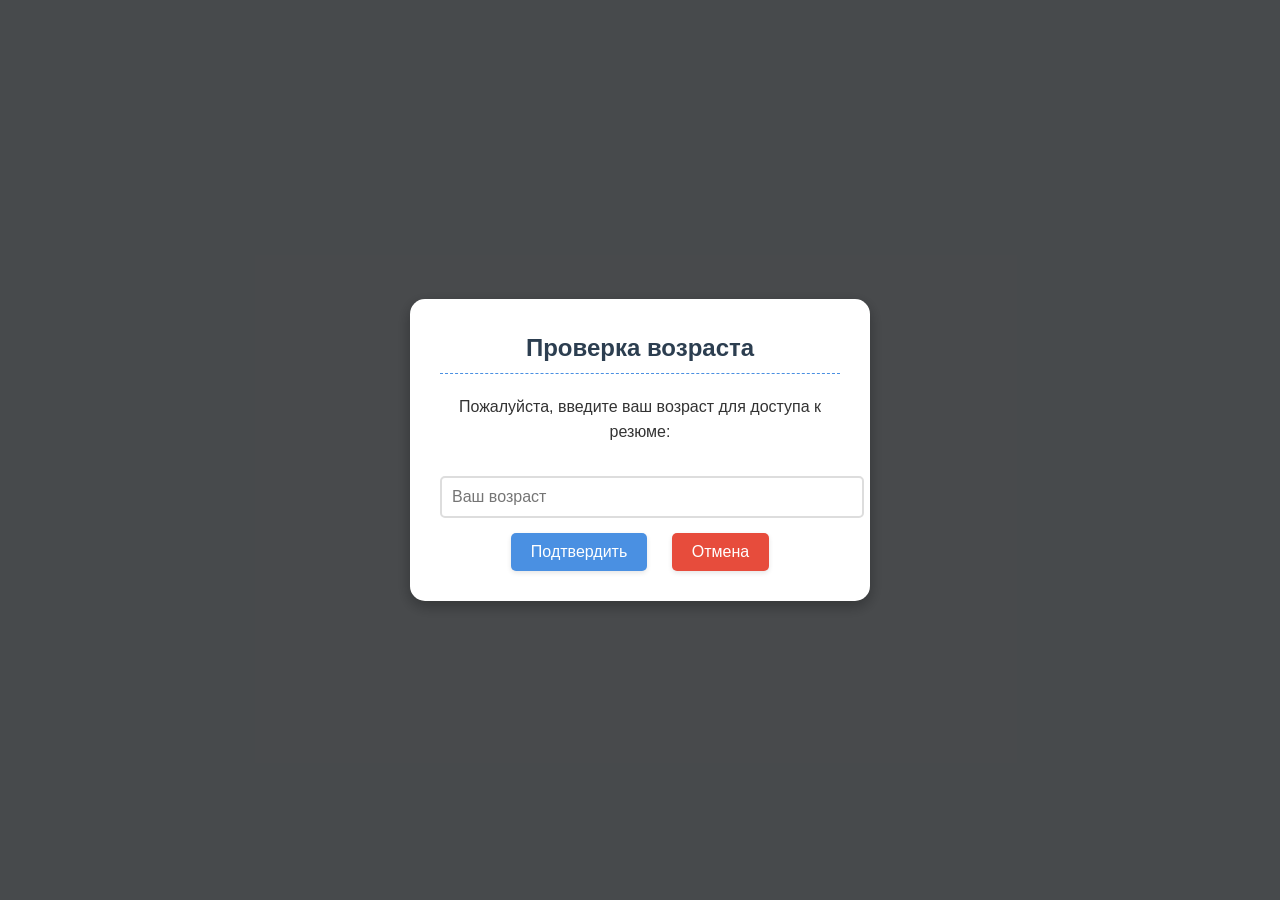
==== commit 7b591dda: "Add files via upload" ====
--- a/index.html
+++ b/index.html
@@ -1,223 +1,471 @@
-<!DOCTYPE html>
-<html style="font-size: 16px;" lang="ru"><head>
-    <meta name="viewport" content="width=device-width, initial-scale=1.0">
-    <meta charset="utf-8">
-    <meta name="keywords" content="Даниил Жуков​, ​Добро пожаловать в мой мир фотографии!Привет! Я Даня, начинающий фотограф из Москвы, и я рад приветствовать тебя на моей странице. Специализируюсь на предметных, портретных и репортажных съёмках. Здесь я делюсь своей страстью к изображениям и неповторимым моментам жизни, запечатленным моим объективом.">
-    <meta name="description" content="">
-    <title>Главная</title>
-    <link rel="stylesheet" href="nicepage.css" media="screen">
-<link rel="stylesheet" href="Главная.css" media="screen">
-    <script class="u-script" type="text/javascript" src="jquery.js" defer=""></script>
-    <script class="u-script" type="text/javascript" src="nicepage.js" defer=""></script>
-    <meta name="generator" content="Nicepage 6.7.6, nicepage.com">
-    <meta name="referrer" content="origin">
-    <link id="u-theme-google-font" rel="stylesheet" href="https://fonts.googleapis.com/css?family=Roboto:100,100i,300,300i,400,400i,500,500i,700,700i,900,900i|Open+Sans:300,300i,400,400i,500,500i,600,600i,700,700i,800,800i">
-    <link id="u-page-google-font" rel="stylesheet" href="https://fonts.googleapis.com/css?family=Raleway:100,100i,200,200i,300,300i,400,400i,500,500i,600,600i,700,700i,800,800i,900,900i|Montserrat:100,100i,200,200i,300,300i,400,400i,500,500i,600,600i,700,700i,800,800i,900,900i|Open+Sans:300,300i,400,400i,500,500i,600,600i,700,700i,800,800i">
-    
-    
-    
-    
-    
-    
-    <script type="application/ld+json">{
-		"@context": "http://schema.org",
-		"@type": "Organization",
-		"name": "",
-		"logo": "images/2024-04-02234435.jpg"
-}</script>
-    <meta name="theme-color" content="#478ac9">
-    <meta property="og:title" content="Главная">
-    <meta property="og:type" content="website">
-  <meta data-intl-tel-input-cdn-path="intlTelInput/"></head>
-  <body data-home-page="Главная.html" data-home-page-title="Главная" data-path-to-root="./" data-include-products="false" class="u-body u-xl-mode" data-lang="ru"><header class="u-clearfix u-header u-header" id="sec-635e"><div class="u-clearfix u-sheet u-valign-middle u-sheet-1">
-        <a href="https://nicepage.com" class="u-image u-logo u-image-1" data-image-width="592" data-image-height="235">
-          <img src="images/2024-04-02234435.jpg" class="u-logo-image u-logo-image-1">
-        </a>
-        <nav class="u-menu u-menu-one-level u-offcanvas u-menu-1">
-          <div class="menu-collapse" style="font-size: 1rem; letter-spacing: 0px; font-weight: 700;">
-            <a class="u-button-style u-custom-left-right-menu-spacing u-custom-padding-bottom u-custom-top-bottom-menu-spacing u-nav-link u-text-active-palette-1-base u-text-hover-palette-2-base" href="#">
-              <svg class="u-svg-link" viewBox="0 0 24 24"><use xmlns:xlink="http://www.w3.org/1999/xlink" xlink:href="#menu-hamburger"></use></svg>
-              <svg class="u-svg-content" version="1.1" id="menu-hamburger" viewBox="0 0 16 16" x="0px" y="0px" xmlns:xlink="http://www.w3.org/1999/xlink" xmlns="http://www.w3.org/2000/svg"><g><rect y="1" width="16" height="2"></rect><rect y="7" width="16" height="2"></rect><rect y="13" width="16" height="2"></rect>
-</g></svg>
-            </a>
-          </div>
-          <div class="u-custom-menu u-nav-container">
-            <ul class="u-nav u-unstyled u-nav-1"><li class="u-nav-item"><a class="u-button-style u-nav-link u-text-active-palette-1-base u-text-hover-palette-2-base" href="Главная.html" style="padding: 10px 20px;">Главная</a>
-</li><li class="u-nav-item"><a class="u-button-style u-nav-link u-text-active-palette-1-base u-text-hover-palette-2-base" href="Обо-мне.html" style="padding: 10px 20px;">Обо мне</a>
-</li><li class="u-nav-item"><a class="u-button-style u-nav-link u-text-active-palette-1-base u-text-hover-palette-2-base" href="Контакты.html" style="padding: 10px 20px;">Контакты</a>
-</li></ul>
-          </div>
-          <div class="u-custom-menu u-nav-container-collapse">
-            <div class="u-black u-container-style u-inner-container-layout u-opacity u-opacity-95 u-sidenav">
-              <div class="u-inner-container-layout u-sidenav-overflow">
-                <div class="u-menu-close"></div>
-                <ul class="u-align-center u-nav u-popupmenu-items u-unstyled u-nav-2"><li class="u-nav-item"><a class="u-button-style u-nav-link" href="Главная.html">Главная</a>
-</li><li class="u-nav-item"><a class="u-button-style u-nav-link" href="Обо-мне.html">Обо мне</a>
-</li><li class="u-nav-item"><a class="u-button-style u-nav-link" href="Контакты.html">Контакты</a>
-</li></ul>
-              </div>
-            </div>
-            <div class="u-black u-menu-overlay u-opacity u-opacity-70"></div>
-          </div>
-        </nav>
-      </div></header>
-    <section class="u-align-center u-clearfix u-section-1" id="carousel_c3a3">
-      <div class="u-clearfix u-sheet u-sheet-1">
-        <h2 class="u-align-center-xs u-custom-font u-font-raleway u-text u-text-1">Даниил Жуков </h2>
-        <h4 class="u-text u-text-2">
-          <br>Студент группы АДБ-22-08<br>
-          <br>Фотопортфолио 
-        </h4>
-        <div alt="" class="u-image u-image-circle u-image-1" data-image-width="640" data-image-height="640"></div>
-      </div>
-    </section>
-    <section class="u-align-center u-clearfix u-section-2" id="carousel_6acb">
-      <div class="u-clearfix u-sheet u-sheet-1">
-        <div class="u-border-3 u-border-grey-dark-1 u-expanded-width u-line u-line-horizontal u-line-1"></div>
-        <div class="data-layout-selected u-clearfix u-expanded-width u-layout-wrap u-layout-wrap-1">
-          <div class="u-layout">
-            <div class="u-layout-row">
-              <div class="u-container-style u-layout-cell u-shape-rectangle u-size-60 u-layout-cell-1">
-                <div class="u-container-layout u-valign-top u-container-layout-1">
-                  <h5 class="u-text u-text-default u-text-1">Обо мне<br>
-                  </h5>
-                  <div class="u-border-3 u-border-grey-dark-1 u-expanded-width u-line u-line-horizontal u-line-2"></div>
-                </div>
-              </div>
-            </div>
-          </div>
-        </div>
-        <h2 class="u-align-center-xs u-custom-font u-font-montserrat u-text u-text-2"> Добро пожаловать в мой мир фотографии!<br>
-          <br>Привет! Я Даня, начинающий фотограф из Москвы, и я рад приветствовать тебя на моей странице. Специализируюсь на предметных, портретных и репортажных съёмках. Здесь я делюсь своей страстью к изображениям и неповторимым моментам жизни, запечатленным моим объективом.
-        </h2>
-      </div>
-    </section>
-    <section class="u-align-center u-clearfix u-section-3" id="carousel_bce5">
-      <div class="u-clearfix u-sheet u-valign-middle-lg u-valign-middle-md u-valign-middle-sm u-valign-middle-xs u-sheet-1">
-        <h3 class="u-custom-font u-font-montserrat u-text u-text-1">Мои работы </h3>
-        <div class="u-gallery u-layout-grid u-lightbox u-show-text-on-hover u-gallery-1">
-          <div class="u-gallery-inner u-gallery-inner-1">
-            <div class="u-effect-fade u-gallery-item">
-              <div class="u-back-slide u-back-slide-1">
-                <img class="u-back-image u-expanded u-back-image-1" src="images/DSCF0863_11zon.jpg">
-              </div>
-              <div class="u-over-slide u-shading u-over-slide-1"></div>
-            </div>
-            <div class="u-effect-fade u-gallery-item">
-              <div class="u-back-slide u-back-slide-2">
-                <img class="u-back-image u-expanded u-back-image-2" src="images/IMG_9691.jpg">
-              </div>
-              <div class="u-over-slide u-shading u-over-slide-2"></div>
-            </div>
-            <div class="u-effect-fade u-gallery-item">
-              <div class="u-back-slide u-back-slide-3">
-                <img class="u-back-image u-expanded u-back-image-3" src="images/IMG_20240403_001235.jpg">
-              </div>
-              <div class="u-over-slide u-shading u-over-slide-3"></div>
-            </div>
-            <div class="u-effect-fade u-gallery-item">
-              <div class="u-back-slide u-back-slide-4">
-                <img class="u-back-image u-expanded u-back-image-4" src="images/DSCF1659_11zon.jpg">
-              </div>
-              <div class="u-over-slide u-shading u-over-slide-4"></div>
-            </div>
-            <div class="u-effect-fade u-gallery-item">
-              <div class="u-back-slide u-back-slide-5">
-                <img class="u-back-image u-expanded u-back-image-5" src="images/DSCF1604_11zon.jpg">
-              </div>
-              <div class="u-over-slide u-shading u-over-slide-5"></div>
-            </div>
-            <div class="u-effect-fade u-gallery-item">
-              <div class="u-back-slide u-back-slide-6">
-                <img class="u-back-image u-expanded u-back-image-6" src="images/DSCF1672_11zon.jpg">
-              </div>
-              <div class="u-over-slide u-shading u-over-slide-6"></div>
-            </div>
-            <div class="u-effect-fade u-gallery-item">
-              <div class="u-back-slide u-back-slide-7">
-                <img class="u-back-image u-expanded u-back-image-7" src="images/DSCF9001.jpg">
-              </div>
-              <div class="u-over-slide u-shading u-over-slide-7"></div>
-            </div>
-            <div class="u-effect-fade u-gallery-item">
-              <div class="u-back-slide u-back-slide-8">
-                <img class="u-back-image u-expanded u-back-image-8" src="images/DSCF1800_11zon.jpg">
-              </div>
-              <div class="u-over-slide u-shading u-over-slide-8"></div>
-            </div>
-            <div class="u-effect-fade u-gallery-item">
-              <div class="u-back-slide u-back-slide-9">
-                <img class="u-back-image u-expanded u-back-image-9" src="images/DSCF8954.jpg">
-              </div>
-              <div class="u-over-slide u-shading u-over-slide-9"></div>
-            </div>
-          </div>
-        </div>
-      </div>
-    </section>
-    <section class="u-clearfix u-section-4" id="carousel_bf47">
-      <div class="u-clearfix u-sheet u-valign-middle-xs u-sheet-1">
-        <div class="data-layout-selected u-clearfix u-expanded-width u-layout-wrap u-layout-wrap-1">
-          <div class="u-layout">
-            <div class="u-layout-row">
-              <div class="u-container-style u-layout-cell u-left-cell u-size-60 u-layout-cell-1">
-                <div class="u-container-layout u-container-layout-1">
-                  <h3 class="u-custom-font u-font-open-sans u-text u-text-1">Контакты </h3>
-                  <h5 class="u-text u-text-2">+7 (904) 284-80-85<br>
-                  </h5>
-                  <div class="u-social-icons u-spacing-10 u-social-icons-1">
-                    <a class="u-social-url" title="Вконтакте" target="_blank" href="https://vk.com/danilzhuu"><span class="u-file-icon u-icon u-social-facebook u-social-icon u-icon-1"><img src="images/2111828.png" alt=""></span>
-                    </a>
-                    <a class="u-social-url" title="Telegram" target="_blank" href="https://t.me/danilzhuu"><span class="u-file-icon u-icon u-social-icon u-social-twitter u-icon-2"><img src="images/87413.png" alt=""></span>
-                    </a>
-                    <a class="u-social-url" title="instagram" target="_blank" href="https://www.instagram.com/dzhuu_ph"><span class="u-file-icon u-icon u-social-icon u-social-instagram u-icon-3"><img src="images/1384031.png" alt=""></span>
-                    </a>
-                  </div>
-                  <div class="u-expanded-width-sm u-expanded-width-xs u-form u-form-1">
-                    <form action="https://forms.nicepagesrv.com/v2/form/process" class="u-clearfix u-form-spacing-30 u-form-vertical u-inner-form" style="padding: 10px" source="email" name="form">
-                      <div class="u-form-email u-form-group u-form-partition-factor-2 u-form-group-1">
-                        <label for="email-319a" class="u-label u-text-body-alt-color u-label-1">Email</label>
-                        <input type="email" placeholder="Введите адрес электронной почты" id="email-319a" name="email" class="u-border-2 u-border-black u-border-no-left u-border-no-right u-border-no-top u-input u-input-rectangle" required="">
-                      </div>
-                      <div class="u-form-group u-form-name u-form-partition-factor-2 u-form-group-2">
-                        <label for="name-319a" class="u-label u-text-body-alt-color u-label-2">Name</label>
-                        <input type="text" placeholder="Введите своё имя" id="name-319a" name="name" class="u-border-2 u-border-black u-border-no-left u-border-no-right u-border-no-top u-input u-input-rectangle" required="">
-                      </div>
-                      <div class="u-form-group u-form-message u-form-group-3">
-                        <label for="message-319a" class="u-label u-text-body-alt-color u-label-3">Message</label>
-                        <textarea placeholder="Введите своё сообщение" rows="4" cols="50" id="message-319a" name="message" class="u-border-2 u-border-black u-border-no-left u-border-no-right u-border-no-top u-input u-input-rectangle" required=""></textarea>
-                      </div>
-                      <div class="u-align-left u-form-group u-form-submit u-form-group-4">
-                        <a href="#" class="u-btn u-btn-submit u-button-style u-palette-3-base u-btn-1">Отправить </a>
-                        <input type="submit" value="submit" class="u-form-control-hidden">
-                      </div>
-                      <div class="u-form-send-message u-form-send-success"> Thank you! Your message has been sent. </div>
-                      <div class="u-form-send-error u-form-send-message"> Unable to send your message. Please fix errors then try again. </div>
-                      <input type="hidden" value="" name="recaptchaResponse">
-                      <input type="hidden" name="formServices" value="ee36b013-bbe3-04a9-a1ce-b9edbb7ffe36">
-                    </form>
-                  </div>
-                </div>
-              </div>
-            </div>
-          </div>
-        </div>
-      </div>
-    </section>
-    
-    
-    
-    
-    <section class="u-backlink u-clearfix u-grey-80">
-      <a class="u-link" href="https://nicepage.com/website-templates" target="_blank">
-        <span>Website Templates</span>
-      </a>
-      <p class="u-text">
-        <span>created with</span>
-      </p>
-      <a class="u-link" href="" target="_blank">
-        <span>Website Builder Software</span>
-      </a>. 
-    </section>
-  
-</body></html>+<!DOCTYPE html>
+<html lang="ru">
+<head>
+    <meta charset="UTF-8">
+    <meta name="viewport" content="width=device-width, initial-scale=1.0">
+    <title>Моё резюме</title>
+    <style>
+        /* Стили для модального окна проверки возраста */
+        .age-verification {
+            position: fixed;
+            top: 0;
+            left: 0;
+            width: 100%;
+            height: 100%;
+            background-color: rgba(0, 0, 0, 0.7);
+            display: flex;
+            justify-content: center;
+            align-items: center;
+            z-index: 1000;
+        }
+        
+        .age-dialog {
+            background-color: white;
+            padding: 30px;
+            border-radius: 15px;
+            box-shadow: 0 5px 15px rgba(0, 0, 0, 0.3);
+            max-width: 400px;
+            width: 90%;
+            text-align: center;
+        }
+        
+        .age-dialog h2 {
+            color: #2c3e50;
+            margin-top: 0;
+        }
+        
+        .age-dialog input {
+            width: 100%;
+            padding: 10px;
+            margin: 15px 0;
+            border: 2px solid #ddd;
+            border-radius: 5px;
+            font-size: 16px;
+        }
+        
+        .age-dialog button {
+            padding: 10px 20px;
+            margin: 0 10px;
+            border: none;
+            border-radius: 5px;
+            font-size: 16px;
+            cursor: pointer;
+            transition: all 0.3s;
+        }
+        
+        .confirm-btn {
+            background-color: #4a90e2;
+            color: white;
+        }
+        
+        .confirm-btn:hover {
+            background-color: #357ab8;
+        }
+        
+        .cancel-btn {
+            background-color: #e74c3c;
+            color: white;
+        }
+        
+        .cancel-btn:hover {
+            background-color: #c0392b;
+        }
+        
+        /* Остальные стили для резюме */
+        body {
+            font-family: 'Segoe UI', Tahoma, Geneva, Verdana, sans-serif;
+            line-height: 1.6;
+            margin: 0;
+            padding: 20px;
+            background-color: #f0f8ff;
+            transition: background-color 0.5s ease;
+            color: #333;
+        }
+        
+        .container {
+            max-width: 800px;
+            margin: 0 auto;
+            background-color: white;
+            padding: 30px;
+            border-radius: 15px;
+            box-shadow: 0 5px 15px rgba(0, 0, 0, 0.1);
+            display: none; /* Сначала скрываем резюме */
+        }
+        
+        header {
+            text-align: center;
+            margin-bottom: 30px;
+            border-bottom: 2px solid #4a90e2;
+            padding-bottom: 20px;
+        }
+        
+        .photo {
+            width: 150px;
+            height: 150px;
+            border-radius: 50%;
+            object-fit: cover;
+            border: 5px solid #4a90e2;
+            box-shadow: 0 4px 8px rgba(0, 0, 0, 0.2);
+            margin-bottom: 20px;
+        }
+        
+        h1 {
+            color: #2c3e50;
+            margin: 10px 0;
+            font-size: 2.5em;
+            text-shadow: 1px 1px 2px rgba(0,0,0,0.1);
+        }
+        
+        .name {
+            color: #4a90e2;
+        }
+        
+        .surname {
+            color: #e74c3c;
+            transition: all 0.3s ease;
+        }
+        
+        .title {
+            color: #7f8c8d;
+            font-style: italic;
+            margin-bottom: 20px;
+        }
+        
+        section {
+            margin-bottom: 25px;
+        }
+        
+        h2 {
+            color: #4a90e2;
+            border-bottom: 1px dashed #4a90e2;
+            padding-bottom: 5px;
+            font-size: 1.5em;
+        }
+        
+        .skills {
+            display: flex;
+            flex-wrap: wrap;
+            gap: 10px;
+        }
+        
+        .skill {
+            background-color: #e1f5fe;
+            padding: 5px 15px;
+            border-radius: 20px;
+            font-size: 0.9em;
+        }
+        
+        .interactive {
+            background-color: #f9f9f9;
+            padding: 20px;
+            border-radius: 10px;
+            margin-top: 30px;
+            border: 1px solid #ddd;
+        }
+        
+        .input-group {
+            margin-bottom: 15px;
+        }
+        
+        label {
+            display: block;
+            margin-bottom: 5px;
+            font-weight: bold;
+            color: #2c3e50;
+        }
+        
+        input[type="text"] {
+            width: 100%;
+            padding: 10px;
+            border: 2px solid #ddd;
+            border-radius: 5px;
+            font-size: 16px;
+            transition: border 0.3s;
+        }
+        
+        input[type="text"]:focus {
+            border-color: #4a90e2;
+            outline: none;
+            box-shadow: 0 0 5px rgba(74, 144, 226, 0.5);
+        }
+        
+        .buttons {
+            display: flex;
+            gap: 10px;
+            margin-top: 20px;
+        }
+        
+        button {
+            padding: 10px 20px;
+            border: none;
+            border-radius: 5px;
+            font-size: 16px;
+            cursor: pointer;
+            transition: all 0.3s ease;
+            box-shadow: 0 2px 5px rgba(0, 0, 0, 0.1);
+        }
+        
+        .btn-primary {
+            background-color: #4a90e2;
+            color: white;
+        }
+        
+        .btn-primary:hover {
+            background-color: #357ab8;
+            transform: translateY(-2px);
+            box-shadow: 0 4px 8px rgba(0, 0, 0, 0.2);
+        }
+        
+        .btn-secondary {
+            background-color: #e74c3c;
+            color: white;
+        }
+        
+        .btn-secondary:hover {
+            background-color: #c0392b;
+            transform: translateY(-2px);
+            box-shadow: 0 4px 8px rgba(0, 0, 0, 0.2);
+        }
+        
+        .contact-info {
+            display: flex;
+            justify-content: space-around;
+            flex-wrap: wrap;
+            margin-top: 20px;
+        }
+        
+        .contact-item {
+            display: flex;
+            align-items: center;
+            margin: 10px;
+        }
+        
+        .contact-icon {
+            margin-right: 10px;
+            color: #4a90e2;
+            font-size: 1.2em;
+        }
+        
+        .access-denied {
+            display: none;
+            text-align: center;
+            margin-top: 50px;
+            color: #e74c3c;
+            font-size: 24px;
+        }
+    </style>
+</head>
+<body>
+    <!-- Модальное окно проверки возраста -->
+    <div class="age-verification" id="ageVerification">
+        <div class="age-dialog">
+            <h2>Проверка возраста</h2>
+            <p>Пожалуйста, введите ваш возраст для доступа к резюме:</p>
+            <input type="number" id="ageInput" placeholder="Ваш возраст" min="1" max="120">
+            <div>
+                <button class="confirm-btn" id="confirmAge">Подтвердить</button>
+                <button class="cancel-btn" id="cancelAge">Отмена</button>
+            </div>
+            <p id="ageError" style="color: #e74c3c; margin-top: 10px; display: none;">Пожалуйста, введите корректный возраст (от 1 до 120)</p>
+        </div>
+    </div>
+    
+    <!-- Сообщение о запрете доступа -->
+    <div class="access-denied" id="accessDenied">
+        <h2>Доступ запрещён</h2>
+        <p>К сожалению, вы слишком молоды для просмотра этого резюме.</p>
+    </div>
+    
+    <!-- Основное содержимое резюме -->
+    <div class="container" id="resumeContainer">
+        <header>
+            <img src="https://randomuser.me/api/portraits/men/32.jpg" alt="Моя фотография" class="photo">
+            <h1>
+                <span class="name">Даниил</span> 
+                <span class="surname" id="surname">Жуков</span>
+            </h1>
+            <p class="title">Frontend разработчик / UX дизайнер</p>
+        </header>
+        
+        <section>
+            <h2>Обо мне</h2>
+            <p>Профессиональный фронтенд-разработчик с 5-летним опытом создания адаптивных и интерактивных веб-приложений. Специализируюсь на JavaScript, React и Vue.js. Увлечен созданием удобных интерфейсов и оптимизацией пользовательского опыта.</p>
+        </section>
+        
+        <section>
+            <h2>Навыки</h2>
+            <div class="skills">
+                <span class="skill">HTML5</span>
+                <span class="skill">CSS3</span>
+                <span class="skill">JavaScript</span>
+                <span class="skill">React</span>
+                <span class="skill">Vue.js</span>
+                <span class="skill">TypeScript</span>
+                <span class="skill">SASS</span>
+                <span class="skill">Git</span>
+                <span class="skill">Webpack</span>
+                <span class="skill">UI/UX Design</span>
+            </div>
+        </section>
+        
+        <section>
+            <h2>Опыт работы</h2>
+            <article>
+                <h3>Senior Frontend Developer - TechSolutions Inc.</h3>
+                <p><em>2019 - настоящее время</em></p>
+                <ul>
+                    <li>Разработка и поддержка клиентской части крупного SaaS-продукта</li>
+                    <li>Оптимизация производительности приложения, что сократило время загрузки на 40%</li>
+                    <li>Руководство командой из 4 фронтенд-разработчиков</li>
+                </ul>
+            </article>
+            
+            <article>
+                <h3>Frontend Developer - WebArt Studio</h3>
+                <p><em>2016 - 2019</em></p>
+                <ul>
+                    <li>Создание адаптивных веб-сайтов для клиентов студии</li>
+                    <li>Внедрение современных подходов к разработке (BEM, компонентный подход)</li>
+                    <li>Участие в разработке внутреннего UI-фреймворка</li>
+                </ul>
+            </article>
+        </section>
+        
+        <section>
+            <h2>Образование</h2>
+            <article>
+                <h3>Магистр компьютерных наук</h3>
+                <p>Национальный технический университет, 2014-2016</p>
+            </article>
+            <article>
+                <h3>Бакалавр информационных технологий</h3>
+                <p>Национальный технический университет, 2010-2014</p>
+            </article>
+        </section>
+        
+        <div class="interactive">
+            <h2>Интерактивная часть</h2>
+            <div class="input-group">
+                <label for="newSurname">Изменить фамилию:</label>
+                <input type="text" id="newSurname" placeholder="Введите новую фамилию">
+            </div>
+            
+            <div class="buttons">
+                <button class="btn-primary" id="changeSurnameBtn">Изменить фамилию</button>
+                <button class="btn-secondary" id="changeBgColorBtn">Сменить цвет фона</button>
+            </div>
+            
+            <div class="input-group" style="margin-top: 20px;">
+                <label for="themeColor">Выберите цвет текста заголовков:</label>
+                <input type="color" id="themeColor" value="#4a90e2">
+                <button class="btn-primary" id="applyThemeBtn" style="margin-top: 10px;">Применить цвет</button>
+            </div>
+        </div>
+        
+        <div class="contact-info">
+            <div class="contact-item">
+                <span class="contact-icon">📧</span>
+                <span>danilzhuu@yandex.ru</span>
+            </div>
+            <div class="contact-item">
+                <span class="contact-icon">📱</span>
+                <span>+7 (904) 284-80-85</span>
+            </div>
+            <div class="contact-item">
+                <span class="contact-icon">🌐</span>
+                <span>github.com/danilzhuu</span>
+            </div>
+        </div>
+    </div>
+
+    <script>
+        // Проверка возраста
+        document.addEventListener('DOMContentLoaded', function() {
+            const ageVerification = document.getElementById('ageVerification');
+            const ageInput = document.getElementById('ageInput');
+            const confirmAgeBtn = document.getElementById('confirmAge');
+            const cancelAgeBtn = document.getElementById('cancelAge');
+            const ageError = document.getElementById('ageError');
+            const resumeContainer = document.getElementById('resumeContainer');
+            const accessDenied = document.getElementById('accessDenied');
+            
+            // Показываем проверку возраста при загрузке
+            ageVerification.style.display = 'flex';
+            
+            confirmAgeBtn.addEventListener('click', function() {
+                const age = parseInt(ageInput.value);
+                
+                if (isNaN(age) || age < 1 || age > 120) {
+                    ageError.style.display = 'block';
+                    return;
+                }
+                
+                ageError.style.display = 'none';
+                
+                if (age >= 18) {
+                    // Доступ разрешен
+                    ageVerification.style.display = 'none';
+                    resumeContainer.style.display = 'block';
+                    
+                    // Инициализация интерактивных элементов резюме
+                    initResume();
+                } else {
+                    // Доступ запрещен
+                    ageVerification.style.display = 'none';
+                    accessDenied.style.display = 'block';
+                }
+            });
+            
+            cancelAgeBtn.addEventListener('click', function() {
+                ageVerification.style.display = 'none';
+                accessDenied.style.display = 'block';
+            });
+        });
+        
+        // Функция для инициализации интерактивных элементов резюме
+        function initResume() {
+            // Изменение фамилии
+            document.getElementById('changeSurnameBtn').addEventListener('click', function() {
+                const newSurname = document.getElementById('newSurname').value.trim();
+                if (newSurname) {
+                    document.getElementById('surname').textContent = newSurname;
+                    document.getElementById('newSurname').value = '';
+                } else {
+                    alert('Пожалуйста, введите новую фамилию');
+                }
+            });
+            
+            // Смена цвета фона
+            document.getElementById('changeBgColorBtn').addEventListener('click', function() {
+                const randomColor = '#' + Math.floor(Math.random()*16777215).toString(16);
+                document.body.style.backgroundColor = randomColor;
+            });
+            
+            // Изменение цвета темы
+            document.getElementById('applyThemeBtn').addEventListener('click', function() {
+                const color = document.getElementById('themeColor').value;
+                const headers = document.querySelectorAll('h2, .name, .contact-icon');
+                headers.forEach(header => {
+                    header.style.color = color;
+                });
+                
+                const borders = document.querySelectorAll('header, h2');
+                borders.forEach(border => {
+                    border.style.borderColor = color;
+                });
+                
+                document.querySelector('.photo').style.borderColor = color;
+            });
+            
+            // Дополнительный функционал - изменение размера фото при наведении
+            const photo = document.querySelector('.photo');
+            photo.addEventListener('mouseenter', function() {
+                this.style.transform = 'scale(1.05)';
+            });
+            photo.addEventListener('mouseleave', function() {
+                this.style.transform = 'scale(1)';
+            });
+        }
+    </script>
+</body>
+</html>
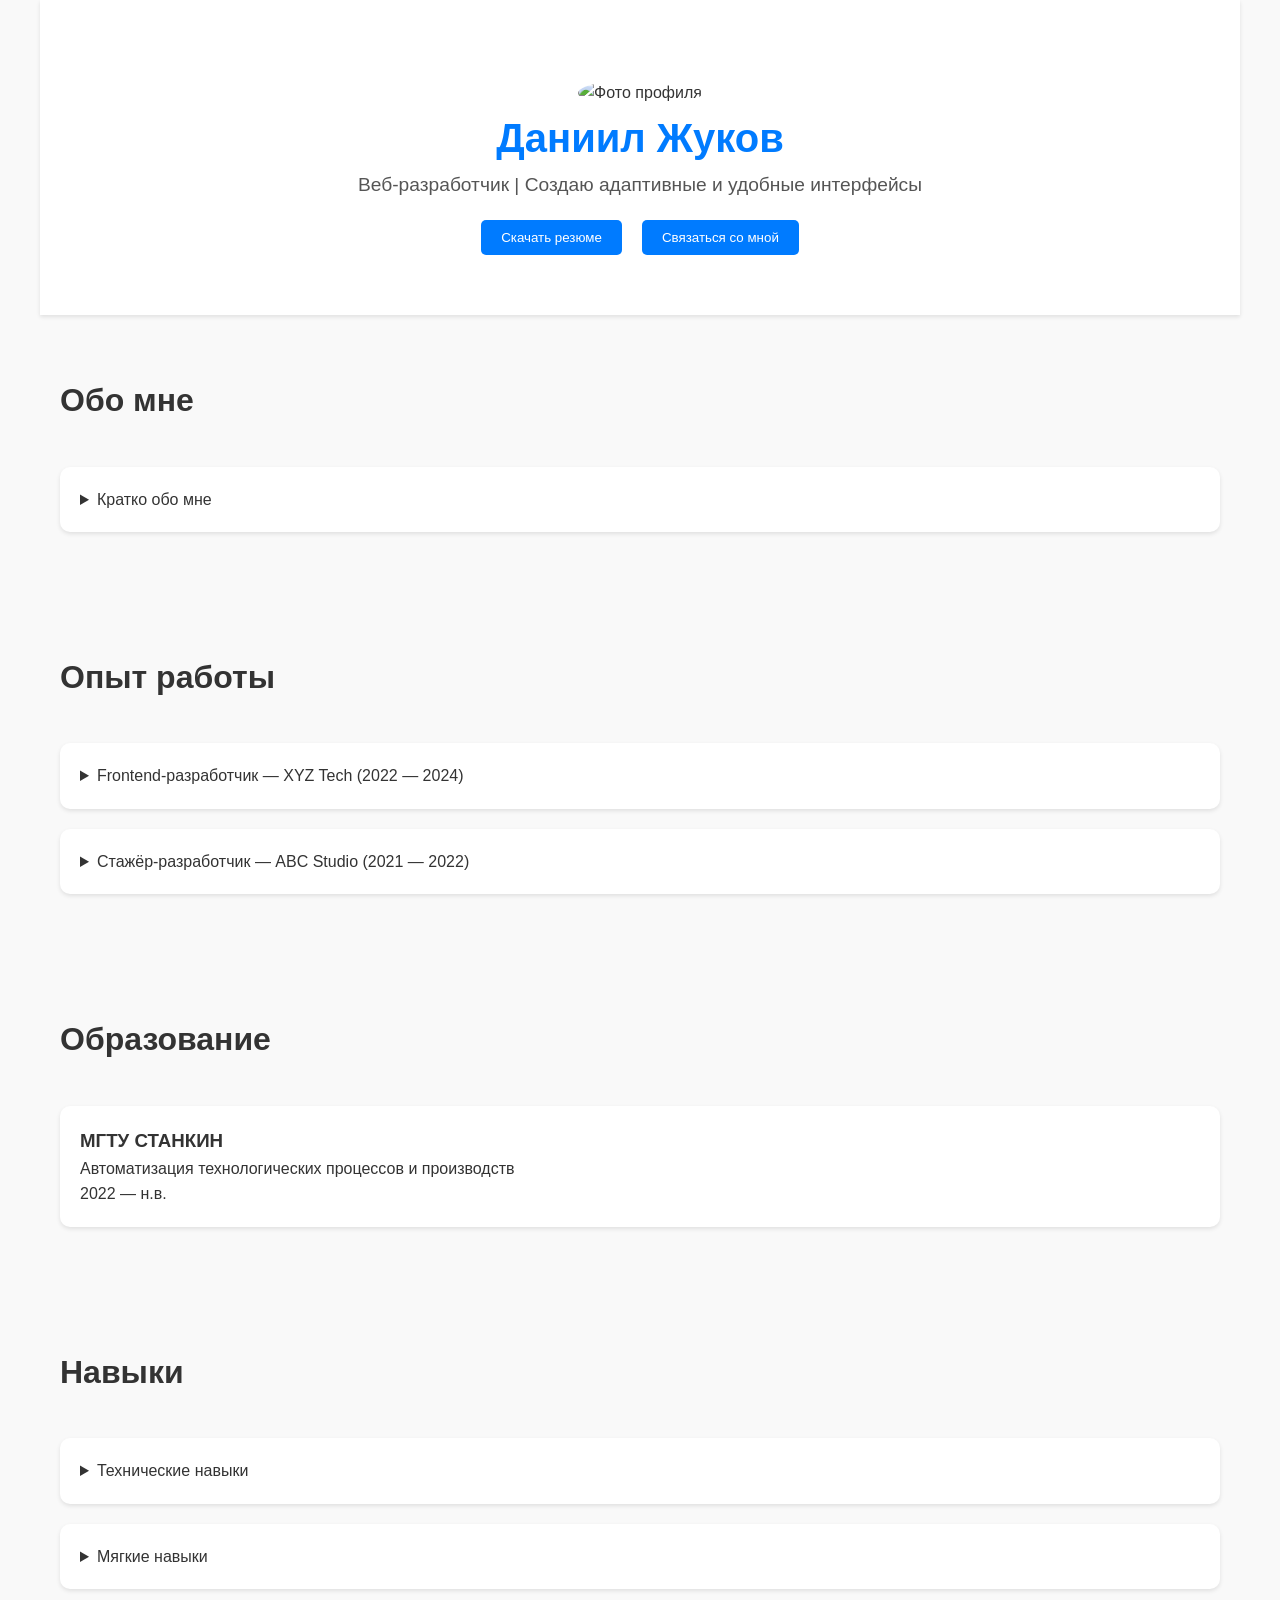
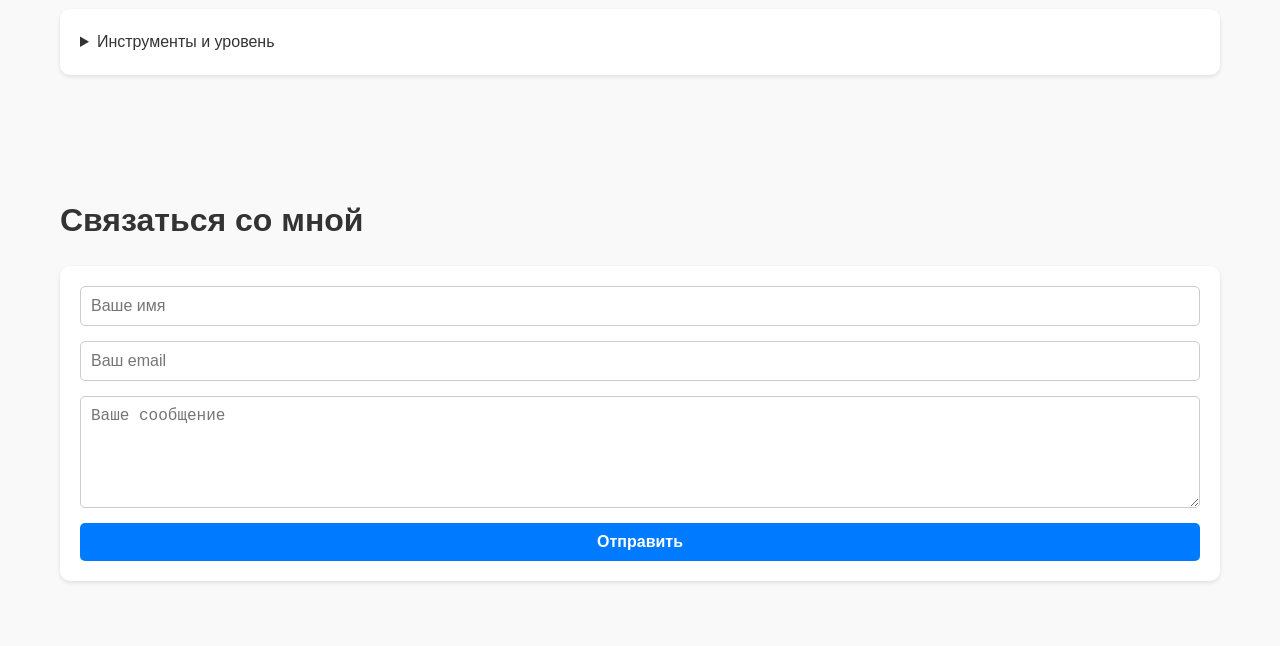
==== commit 41b57548: "Add files via upload" ====
--- a/index.html
+++ b/index.html
@@ -1,471 +1,254 @@
 <!DOCTYPE html>
 <html lang="ru">
 <head>
-    <meta charset="UTF-8">
-    <meta name="viewport" content="width=device-width, initial-scale=1.0">
-    <title>Моё резюме</title>
-    <style>
-        /* Стили для модального окна проверки возраста */
-        .age-verification {
-            position: fixed;
-            top: 0;
-            left: 0;
-            width: 100%;
-            height: 100%;
-            background-color: rgba(0, 0, 0, 0.7);
-            display: flex;
-            justify-content: center;
-            align-items: center;
-            z-index: 1000;
-        }
-        
-        .age-dialog {
-            background-color: white;
-            padding: 30px;
-            border-radius: 15px;
-            box-shadow: 0 5px 15px rgba(0, 0, 0, 0.3);
-            max-width: 400px;
-            width: 90%;
-            text-align: center;
-        }
-        
-        .age-dialog h2 {
-            color: #2c3e50;
-            margin-top: 0;
-        }
-        
-        .age-dialog input {
-            width: 100%;
-            padding: 10px;
-            margin: 15px 0;
-            border: 2px solid #ddd;
-            border-radius: 5px;
-            font-size: 16px;
-        }
-        
-        .age-dialog button {
-            padding: 10px 20px;
-            margin: 0 10px;
-            border: none;
-            border-radius: 5px;
-            font-size: 16px;
-            cursor: pointer;
-            transition: all 0.3s;
-        }
-        
-        .confirm-btn {
-            background-color: #4a90e2;
-            color: white;
-        }
-        
-        .confirm-btn:hover {
-            background-color: #357ab8;
-        }
-        
-        .cancel-btn {
-            background-color: #e74c3c;
-            color: white;
-        }
-        
-        .cancel-btn:hover {
-            background-color: #c0392b;
-        }
-        
-        /* Остальные стили для резюме */
-        body {
-            font-family: 'Segoe UI', Tahoma, Geneva, Verdana, sans-serif;
-            line-height: 1.6;
-            margin: 0;
-            padding: 20px;
-            background-color: #f0f8ff;
-            transition: background-color 0.5s ease;
-            color: #333;
-        }
-        
-        .container {
-            max-width: 800px;
-            margin: 0 auto;
-            background-color: white;
-            padding: 30px;
-            border-radius: 15px;
-            box-shadow: 0 5px 15px rgba(0, 0, 0, 0.1);
-            display: none; /* Сначала скрываем резюме */
-        }
-        
-        header {
-            text-align: center;
-            margin-bottom: 30px;
-            border-bottom: 2px solid #4a90e2;
-            padding-bottom: 20px;
-        }
-        
-        .photo {
-            width: 150px;
-            height: 150px;
-            border-radius: 50%;
-            object-fit: cover;
-            border: 5px solid #4a90e2;
-            box-shadow: 0 4px 8px rgba(0, 0, 0, 0.2);
-            margin-bottom: 20px;
-        }
-        
-        h1 {
-            color: #2c3e50;
-            margin: 10px 0;
-            font-size: 2.5em;
-            text-shadow: 1px 1px 2px rgba(0,0,0,0.1);
-        }
-        
-        .name {
-            color: #4a90e2;
-        }
-        
-        .surname {
-            color: #e74c3c;
-            transition: all 0.3s ease;
-        }
-        
-        .title {
-            color: #7f8c8d;
-            font-style: italic;
-            margin-bottom: 20px;
-        }
-        
-        section {
-            margin-bottom: 25px;
-        }
-        
-        h2 {
-            color: #4a90e2;
-            border-bottom: 1px dashed #4a90e2;
-            padding-bottom: 5px;
-            font-size: 1.5em;
-        }
-        
-        .skills {
-            display: flex;
-            flex-wrap: wrap;
-            gap: 10px;
-        }
-        
-        .skill {
-            background-color: #e1f5fe;
-            padding: 5px 15px;
-            border-radius: 20px;
-            font-size: 0.9em;
-        }
-        
-        .interactive {
-            background-color: #f9f9f9;
-            padding: 20px;
-            border-radius: 10px;
-            margin-top: 30px;
-            border: 1px solid #ddd;
-        }
-        
-        .input-group {
-            margin-bottom: 15px;
-        }
-        
-        label {
-            display: block;
-            margin-bottom: 5px;
-            font-weight: bold;
-            color: #2c3e50;
-        }
-        
-        input[type="text"] {
-            width: 100%;
-            padding: 10px;
-            border: 2px solid #ddd;
-            border-radius: 5px;
-            font-size: 16px;
-            transition: border 0.3s;
-        }
-        
-        input[type="text"]:focus {
-            border-color: #4a90e2;
-            outline: none;
-            box-shadow: 0 0 5px rgba(74, 144, 226, 0.5);
-        }
-        
-        .buttons {
-            display: flex;
-            gap: 10px;
-            margin-top: 20px;
-        }
-        
-        button {
-            padding: 10px 20px;
-            border: none;
-            border-radius: 5px;
-            font-size: 16px;
-            cursor: pointer;
-            transition: all 0.3s ease;
-            box-shadow: 0 2px 5px rgba(0, 0, 0, 0.1);
-        }
-        
-        .btn-primary {
-            background-color: #4a90e2;
-            color: white;
-        }
-        
-        .btn-primary:hover {
-            background-color: #357ab8;
-            transform: translateY(-2px);
-            box-shadow: 0 4px 8px rgba(0, 0, 0, 0.2);
-        }
-        
-        .btn-secondary {
-            background-color: #e74c3c;
-            color: white;
-        }
-        
-        .btn-secondary:hover {
-            background-color: #c0392b;
-            transform: translateY(-2px);
-            box-shadow: 0 4px 8px rgba(0, 0, 0, 0.2);
-        }
-        
-        .contact-info {
-            display: flex;
-            justify-content: space-around;
-            flex-wrap: wrap;
-            margin-top: 20px;
-        }
-        
-        .contact-item {
-            display: flex;
-            align-items: center;
-            margin: 10px;
-        }
-        
-        .contact-icon {
-            margin-right: 10px;
-            color: #4a90e2;
-            font-size: 1.2em;
-        }
-        
-        .access-denied {
-            display: none;
-            text-align: center;
-            margin-top: 50px;
-            color: #e74c3c;
-            font-size: 24px;
-        }
-    </style>
+  <meta charset="UTF-8" />
+  <meta name="viewport" content="width=device-width, initial-scale=1.0" />
+  <title>Личное резюме</title>
+  <style>
+    :root {
+      --main-color: #333;
+      --accent-color: #007BFF;
+      --bg-color: #f9f9f9;
+    }
+    * {
+      margin: 0;
+      padding: 0;
+      box-sizing: border-box;
+    }
+    body {
+      font-family: 'Segoe UI', sans-serif;
+      color: var(--main-color);
+      background-color: var(--bg-color);
+      line-height: 1.6;
+    }
+    header, section {
+      padding: 60px 20px;
+      max-width: 1200px;
+      margin: auto;
+    }
+    header {
+      text-align: center;
+      background-color: white;
+      box-shadow: 0 2px 4px rgba(0, 0, 0, 0.1);
+    }
+    header img {
+      width: 150px;
+      height: 150px;
+      object-fit: cover;
+      border-radius: 50%;
+      margin-top: 20px;
+    }
+    header h1 {
+      font-size: 2.5rem;
+      color: var(--accent-color);
+    }
+    header p {
+      font-size: 1.2rem;
+      color: #555;
+    }
+    nav {
+      display: flex;
+      justify-content: center;
+      gap: 20px;
+      margin-top: 20px;
+    }
+    nav button {
+      padding: 10px 20px;
+      border: none;
+      background-color: var(--accent-color);
+      color: white;
+      border-radius: 5px;
+      transition: background 0.3s;
+      cursor: pointer;
+    }
+    nav button:hover {
+      background-color: #0056b3;
+    }
+    section h2 {
+      font-size: 2rem;
+      margin-bottom: 20px;
+    }
+    .experience, .education, .skills, .about {
+      display: grid;
+      gap: 20px;
+    }
+    .item {
+      background: white;
+      padding: 20px;
+      border-radius: 10px;
+      box-shadow: 0 2px 4px rgba(0, 0, 0, 0.1);
+      opacity: 0;
+      transform: translateY(20px);
+      transition: all 0.6s ease-out;
+    }
+    .item.visible {
+      opacity: 1;
+      transform: translateY(0);
+    }
+    .skills ul {
+      list-style: none;
+      padding-left: 20px;
+    }
+    .skills li::before {
+      content: '✔';
+      color: var(--accent-color);
+      padding-right: 10px;
+    }
+    form {
+      background: white;
+      padding: 20px;
+      border-radius: 10px;
+      display: flex;
+      flex-direction: column;
+      gap: 15px;
+      box-shadow: 0 2px 4px rgba(0, 0, 0, 0.1);
+    }
+    form input, form textarea {
+      padding: 10px;
+      font-size: 1rem;
+      border: 1px solid #ccc;
+      border-radius: 5px;
+    }
+    form button {
+      background: var(--accent-color);
+      color: white;
+      padding: 10px;
+      font-size: 1rem;
+      border: none;
+      border-radius: 5px;
+      cursor: pointer;
+      font-weight: bold;
+    }
+    table {
+      width: 100%;
+      border-collapse: collapse;
+      margin-top: 10px;
+    }
+    th, td {
+      border: 1px solid #ccc;
+      padding: 10px;
+      text-align: left;
+    }
+    @media (max-width: 768px) {
+      .experience, .education, .skills, .about {
+        grid-template-columns: 1fr;
+      }
+    }
+  </style>
 </head>
 <body>
-    <!-- Модальное окно проверки возраста -->
-    <div class="age-verification" id="ageVerification">
-        <div class="age-dialog">
-            <h2>Проверка возраста</h2>
-            <p>Пожалуйста, введите ваш возраст для доступа к резюме:</p>
-            <input type="number" id="ageInput" placeholder="Ваш возраст" min="1" max="120">
-            <div>
-                <button class="confirm-btn" id="confirmAge">Подтвердить</button>
-                <button class="cancel-btn" id="cancelAge">Отмена</button>
-            </div>
-            <p id="ageError" style="color: #e74c3c; margin-top: 10px; display: none;">Пожалуйста, введите корректный возраст (от 1 до 120)</p>
-        </div>
-    </div>
-    
-    <!-- Сообщение о запрете доступа -->
-    <div class="access-denied" id="accessDenied">
-        <h2>Доступ запрещён</h2>
-        <p>К сожалению, вы слишком молоды для просмотра этого резюме.</p>
-    </div>
-    
-    <!-- Основное содержимое резюме -->
-    <div class="container" id="resumeContainer">
-        <header>
-            <img src="https://randomuser.me/api/portraits/men/32.jpg" alt="Моя фотография" class="photo">
-            <h1>
-                <span class="name">Даниил</span> 
-                <span class="surname" id="surname">Жуков</span>
-            </h1>
-            <p class="title">Frontend разработчик / UX дизайнер</p>
-        </header>
-        
-        <section>
-            <h2>Обо мне</h2>
-            <p>Профессиональный фронтенд-разработчик с 5-летним опытом создания адаптивных и интерактивных веб-приложений. Специализируюсь на JavaScript, React и Vue.js. Увлечен созданием удобных интерфейсов и оптимизацией пользовательского опыта.</p>
-        </section>
-        
-        <section>
-            <h2>Навыки</h2>
-            <div class="skills">
-                <span class="skill">HTML5</span>
-                <span class="skill">CSS3</span>
-                <span class="skill">JavaScript</span>
-                <span class="skill">React</span>
-                <span class="skill">Vue.js</span>
-                <span class="skill">TypeScript</span>
-                <span class="skill">SASS</span>
-                <span class="skill">Git</span>
-                <span class="skill">Webpack</span>
-                <span class="skill">UI/UX Design</span>
-            </div>
-        </section>
-        
-        <section>
-            <h2>Опыт работы</h2>
-            <article>
-                <h3>Senior Frontend Developer - TechSolutions Inc.</h3>
-                <p><em>2019 - настоящее время</em></p>
-                <ul>
-                    <li>Разработка и поддержка клиентской части крупного SaaS-продукта</li>
-                    <li>Оптимизация производительности приложения, что сократило время загрузки на 40%</li>
-                    <li>Руководство командой из 4 фронтенд-разработчиков</li>
-                </ul>
-            </article>
-            
-            <article>
-                <h3>Frontend Developer - WebArt Studio</h3>
-                <p><em>2016 - 2019</em></p>
-                <ul>
-                    <li>Создание адаптивных веб-сайтов для клиентов студии</li>
-                    <li>Внедрение современных подходов к разработке (BEM, компонентный подход)</li>
-                    <li>Участие в разработке внутреннего UI-фреймворка</li>
-                </ul>
-            </article>
-        </section>
-        
-        <section>
-            <h2>Образование</h2>
-            <article>
-                <h3>Магистр компьютерных наук</h3>
-                <p>Национальный технический университет, 2014-2016</p>
-            </article>
-            <article>
-                <h3>Бакалавр информационных технологий</h3>
-                <p>Национальный технический университет, 2010-2014</p>
-            </article>
-        </section>
-        
-        <div class="interactive">
-            <h2>Интерактивная часть</h2>
-            <div class="input-group">
-                <label for="newSurname">Изменить фамилию:</label>
-                <input type="text" id="newSurname" placeholder="Введите новую фамилию">
-            </div>
-            
-            <div class="buttons">
-                <button class="btn-primary" id="changeSurnameBtn">Изменить фамилию</button>
-                <button class="btn-secondary" id="changeBgColorBtn">Сменить цвет фона</button>
-            </div>
-            
-            <div class="input-group" style="margin-top: 20px;">
-                <label for="themeColor">Выберите цвет текста заголовков:</label>
-                <input type="color" id="themeColor" value="#4a90e2">
-                <button class="btn-primary" id="applyThemeBtn" style="margin-top: 10px;">Применить цвет</button>
-            </div>
-        </div>
-        
-        <div class="contact-info">
-            <div class="contact-item">
-                <span class="contact-icon">📧</span>
-                <span>danilzhuu@yandex.ru</span>
-            </div>
-            <div class="contact-item">
-                <span class="contact-icon">📱</span>
-                <span>+7 (904) 284-80-85</span>
-            </div>
-            <div class="contact-item">
-                <span class="contact-icon">🌐</span>
-                <span>github.com/danilzhuu</span>
-            </div>
-        </div>
-    </div>
-
-    <script>
-        // Проверка возраста
-        document.addEventListener('DOMContentLoaded', function() {
-            const ageVerification = document.getElementById('ageVerification');
-            const ageInput = document.getElementById('ageInput');
-            const confirmAgeBtn = document.getElementById('confirmAge');
-            const cancelAgeBtn = document.getElementById('cancelAge');
-            const ageError = document.getElementById('ageError');
-            const resumeContainer = document.getElementById('resumeContainer');
-            const accessDenied = document.getElementById('accessDenied');
-            
-            // Показываем проверку возраста при загрузке
-            ageVerification.style.display = 'flex';
-            
-            confirmAgeBtn.addEventListener('click', function() {
-                const age = parseInt(ageInput.value);
-                
-                if (isNaN(age) || age < 1 || age > 120) {
-                    ageError.style.display = 'block';
-                    return;
-                }
-                
-                ageError.style.display = 'none';
-                
-                if (age >= 18) {
-                    // Доступ разрешен
-                    ageVerification.style.display = 'none';
-                    resumeContainer.style.display = 'block';
-                    
-                    // Инициализация интерактивных элементов резюме
-                    initResume();
-                } else {
-                    // Доступ запрещен
-                    ageVerification.style.display = 'none';
-                    accessDenied.style.display = 'block';
-                }
-            });
-            
-            cancelAgeBtn.addEventListener('click', function() {
-                ageVerification.style.display = 'none';
-                accessDenied.style.display = 'block';
-            });
-        });
-        
-        // Функция для инициализации интерактивных элементов резюме
-        function initResume() {
-            // Изменение фамилии
-            document.getElementById('changeSurnameBtn').addEventListener('click', function() {
-                const newSurname = document.getElementById('newSurname').value.trim();
-                if (newSurname) {
-                    document.getElementById('surname').textContent = newSurname;
-                    document.getElementById('newSurname').value = '';
-                } else {
-                    alert('Пожалуйста, введите новую фамилию');
-                }
-            });
-            
-            // Смена цвета фона
-            document.getElementById('changeBgColorBtn').addEventListener('click', function() {
-                const randomColor = '#' + Math.floor(Math.random()*16777215).toString(16);
-                document.body.style.backgroundColor = randomColor;
-            });
-            
-            // Изменение цвета темы
-            document.getElementById('applyThemeBtn').addEventListener('click', function() {
-                const color = document.getElementById('themeColor').value;
-                const headers = document.querySelectorAll('h2, .name, .contact-icon');
-                headers.forEach(header => {
-                    header.style.color = color;
-                });
-                
-                const borders = document.querySelectorAll('header, h2');
-                borders.forEach(border => {
-                    border.style.borderColor = color;
-                });
-                
-                document.querySelector('.photo').style.borderColor = color;
-            });
-            
-            // Дополнительный функционал - изменение размера фото при наведении
-            const photo = document.querySelector('.photo');
-            photo.addEventListener('mouseenter', function() {
-                this.style.transform = 'scale(1.05)';
-            });
-            photo.addEventListener('mouseleave', function() {
-                this.style.transform = 'scale(1)';
-            });
+  <header>
+    <img src="https://sun9-78.userapi.com/impg/bzbWUzgFgvLdhTjcP55oWOF-GMl8VJraaVVgIw/iJqEHX4yzPM.jpg?size=2560x1707&quality=95&sign=07595459235ed0490d63cbf68236c081&type=album" alt="Фото профиля">
+    <h1>Даниил Жуков</h1>
+    <p>Веб-разработчик | Создаю адаптивные и удобные интерфейсы</p>
+    <nav>
+      <button onclick="alert('Резюме пока недоступно')">Скачать резюме</button>
+      <button onclick="document.getElementById('contact').scrollIntoView({ behavior: 'smooth' })">Связаться со мной</button>
+    </nav>
+  </header>
+
+
+  <section class="about">
+    <h2>Обо мне</h2>
+    <details class="item">
+      <summary>Кратко обо мне</summary>
+      <p>Я — веб-разработчик, увлечённый созданием современных, удобных и красивых интерфейсов. Умею работать как самостоятельно, так и в команде. Постоянно учусь новому и слежу за современными веб-трендами.</p>
+    </details>
+  </section>
+
+  <section id="experience" class="experience">
+    <h2>Опыт работы</h2>
+    <details class="item">
+      <summary>Frontend-разработчик — XYZ Tech (2022 — 2024)</summary>
+      <p>Разработка интерфейсов, работа с REST API, улучшение UX.</p>
+    </details>
+    <details class="item">
+      <summary>Стажёр-разработчик — ABC Studio (2021 — 2022)</summary>
+      <p>Участие в командных проектах, помощь в верстке и отладке.</p>
+    </details>
+  </section>
+
+  <section id="education" class="education">
+    <h2>Образование</h2>
+    <div class="item">
+      <h3>МГТУ СТАНКИН</h3>
+      <p>Автоматизация технологических процессов и производств<br>2022 — н.в.</p>
+    </div>
+  </section>
+
+  <section id="skills" class="skills">
+    <h2>Навыки</h2>
+    <div class="item">
+      <details>
+        <summary>Технические навыки</summary>
+        <ul>
+          <li>HTML5, CSS3, JavaScript</li>
+          <li>Git, GitHub</li>
+          <li>React</li>
+          <li>REST API</li>
+        </ul>
+      </details>
+    </div>
+    <div class="item">
+      <details>
+        <summary>Мягкие навыки</summary>
+        <ul>
+          <li>Командная работа</li>
+          <li>Креативность</li>
+          <li>Самоорганизация</li>
+          <li>Ответственность</li>
+        </ul>
+      </details>
+    </div>
+    <div class="item">
+      <details>
+        <summary>Инструменты и уровень</summary>
+        <table>
+          <tr><th>Инструмент</th><th>Уровень</th></tr>
+          <tr><td>HTML/CSS</td><td>Продвинутый</td></tr>
+          <tr><td>JavaScript</td><td>Продвинутый</td></tr>
+          <tr><td>Git</td><td>Уверенный</td></tr>
+          <tr><td>React</td><td>Средний</td></tr>
+        </table>
+      </details>
+    </div>
+  </section>
+
+  <section id="contact">
+    <h2>Связаться со мной</h2>
+    <form id="contactForm">
+      <input type="text" id="name" placeholder="Ваше имя" required />
+      <input type="email" id="email" placeholder="Ваш email" required />
+      <textarea id="message" rows="5" placeholder="Ваше сообщение" required></textarea>
+      <button type="submit">Отправить</button>
+    </form>
+  </section>
+
+  <script>
+    const observer = new IntersectionObserver(entries => {
+      entries.forEach(entry => {
+        if (entry.isIntersecting) {
+          entry.target.classList.add('visible');
         }
-    </script>
+      });
+    }, { threshold: 0.1 });
+
+    document.querySelectorAll('.item').forEach(item => observer.observe(item));
+
+    document.getElementById('contactForm').addEventListener('submit', function (e) {
+      e.preventDefault();
+      const name = document.getElementById('name').value.trim();
+      const email = document.getElementById('email').value.trim();
+      const message = document.getElementById('message').value.trim();
+
+      if (!name || !email || !message) {
+        alert('Пожалуйста, заполните все поля.');
+        return;
+      }
+
+      alert('Спасибо! Сообщение отправлено.');
+      this.reset();
+    });
+  </script>
 </body>
-</html>+</html>
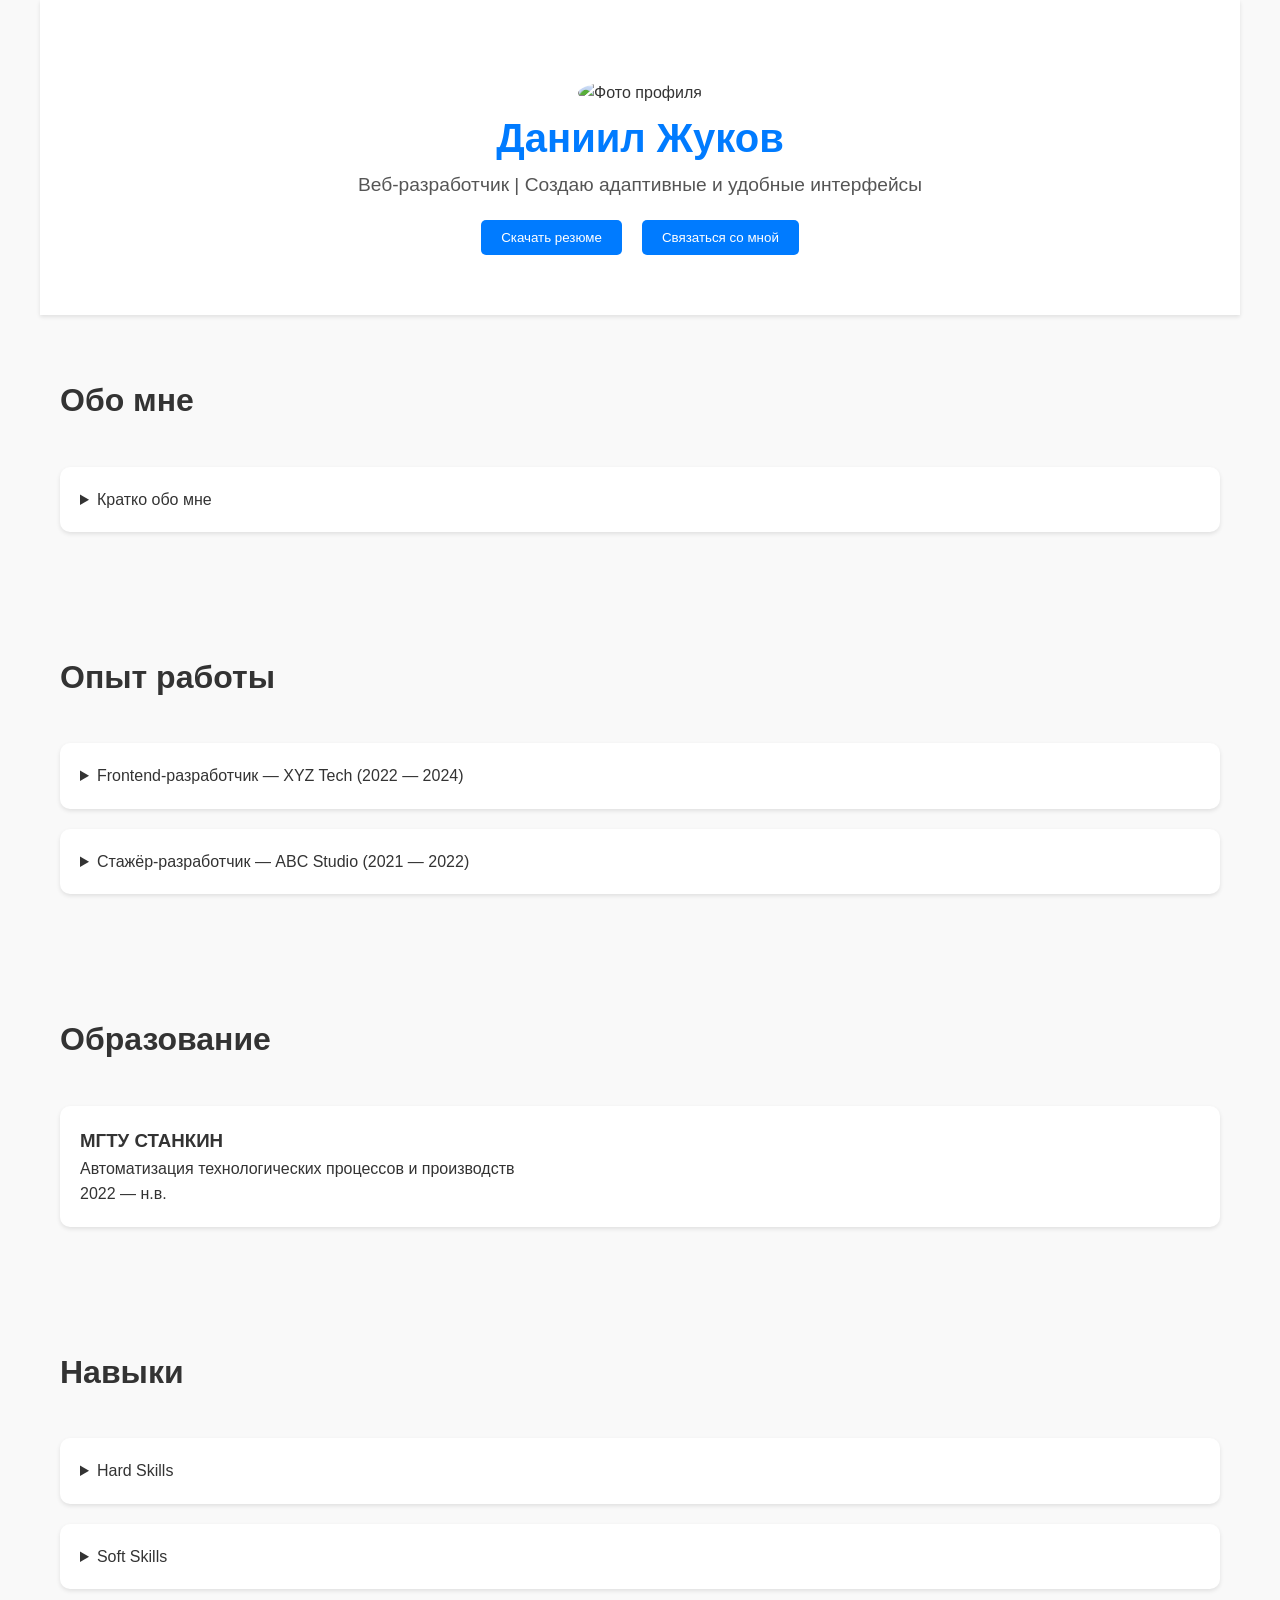
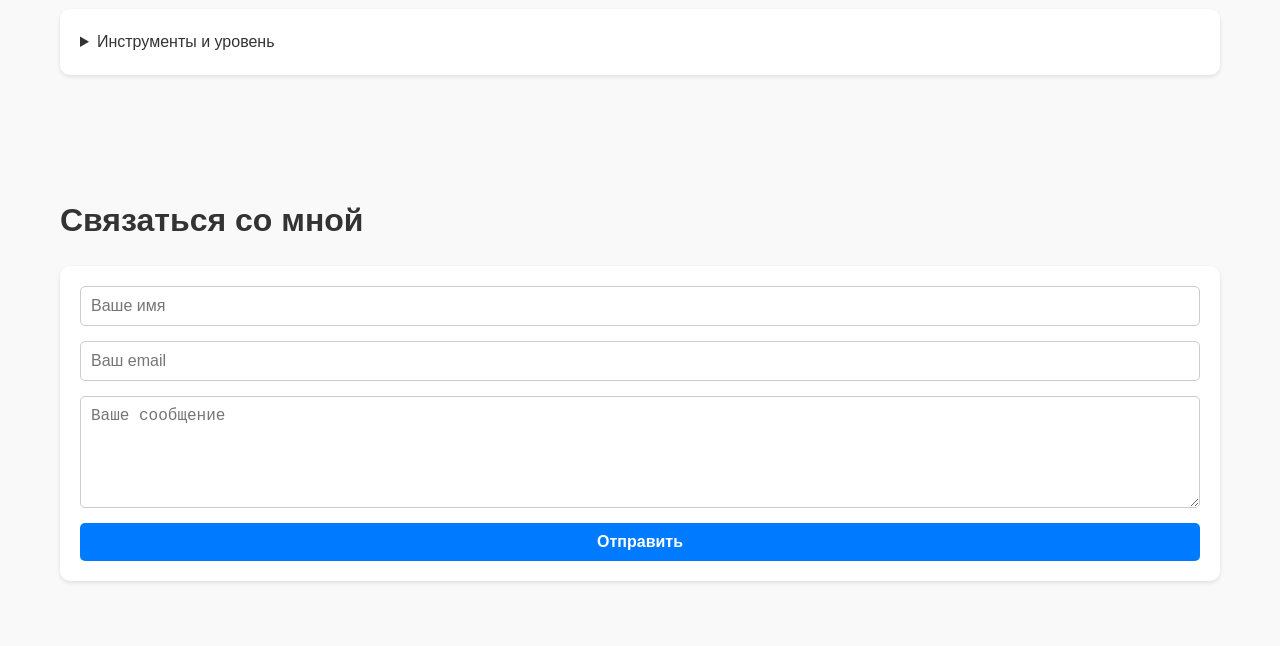
==== commit 7f5a7fa8: "Add files via upload" ====
--- a/index.html
+++ b/index.html
@@ -180,7 +180,7 @@
     <h2>Навыки</h2>
     <div class="item">
       <details>
-        <summary>Технические навыки</summary>
+        <summary>Hard Skills</summary>
         <ul>
           <li>HTML5, CSS3, JavaScript</li>
           <li>Git, GitHub</li>
@@ -191,7 +191,7 @@
     </div>
     <div class="item">
       <details>
-        <summary>Мягкие навыки</summary>
+        <summary>Soft Skills</summary>
         <ul>
           <li>Командная работа</li>
           <li>Креативность</li>
